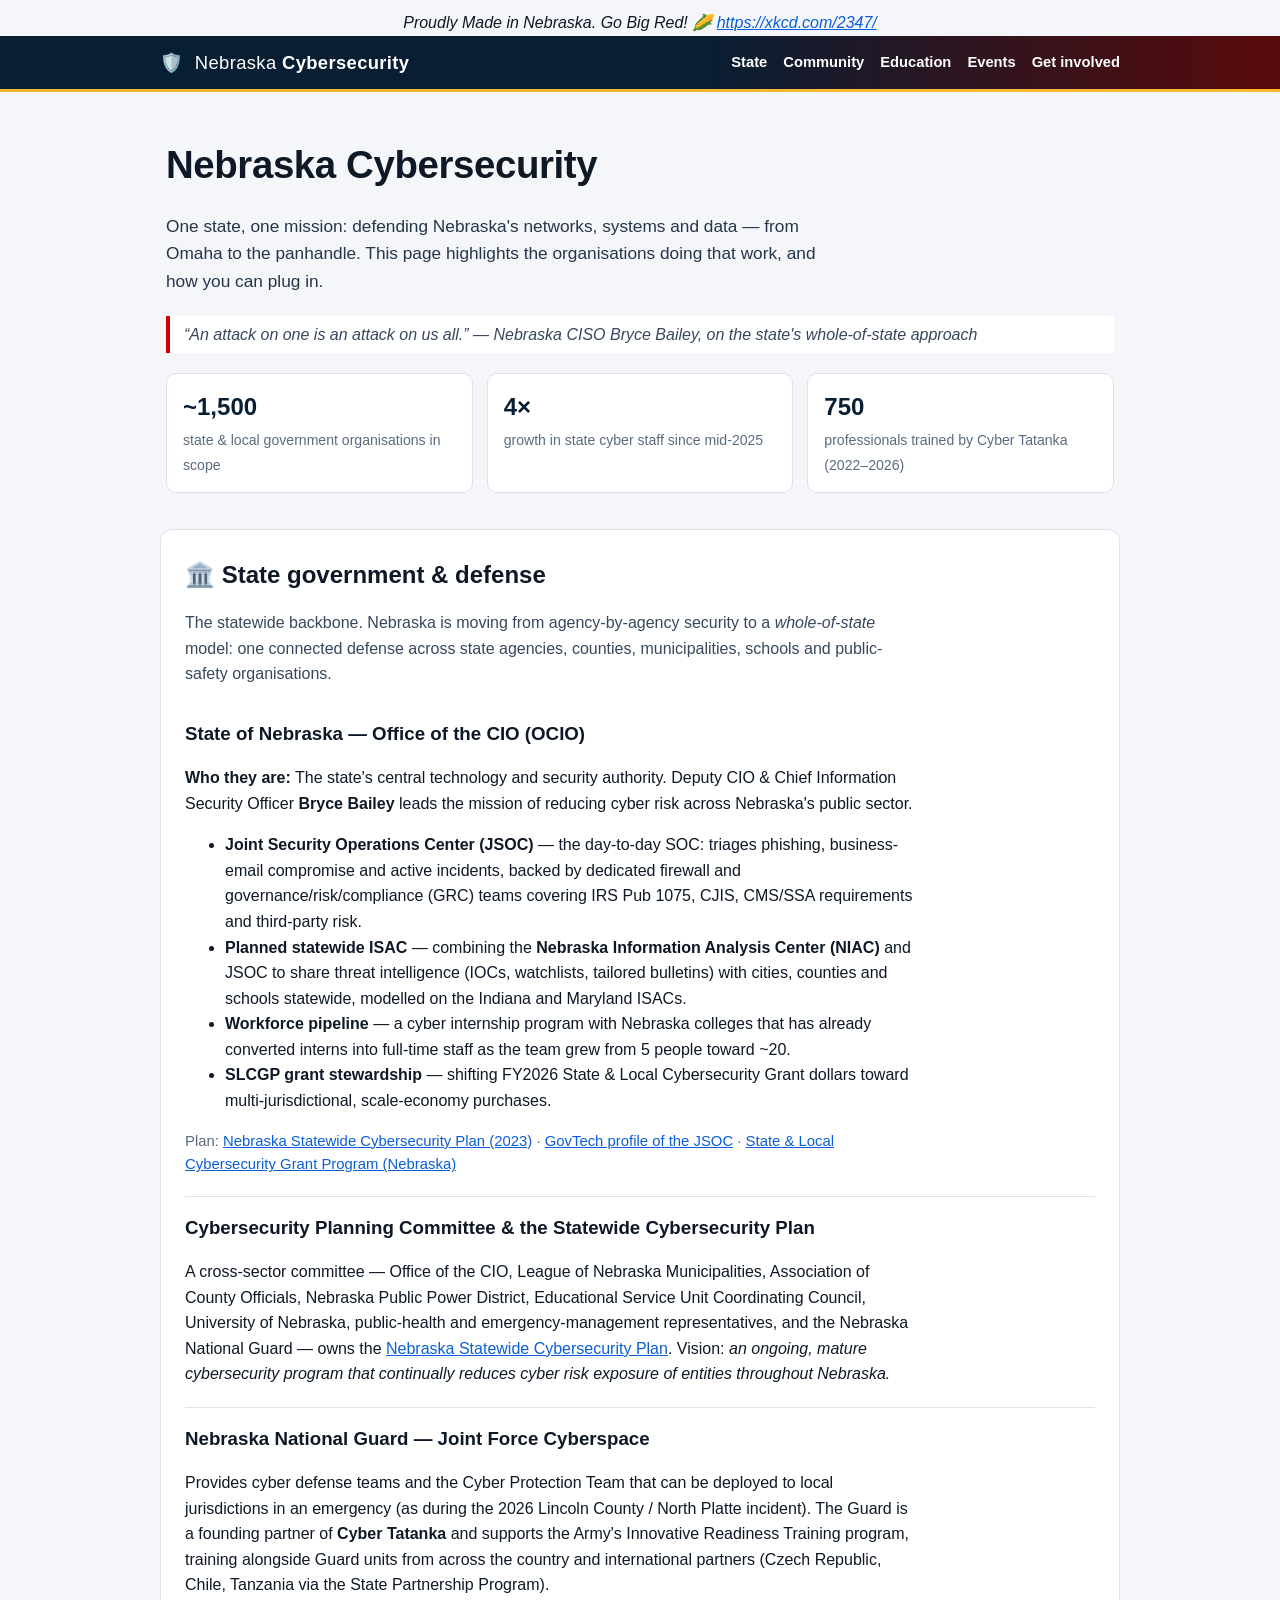
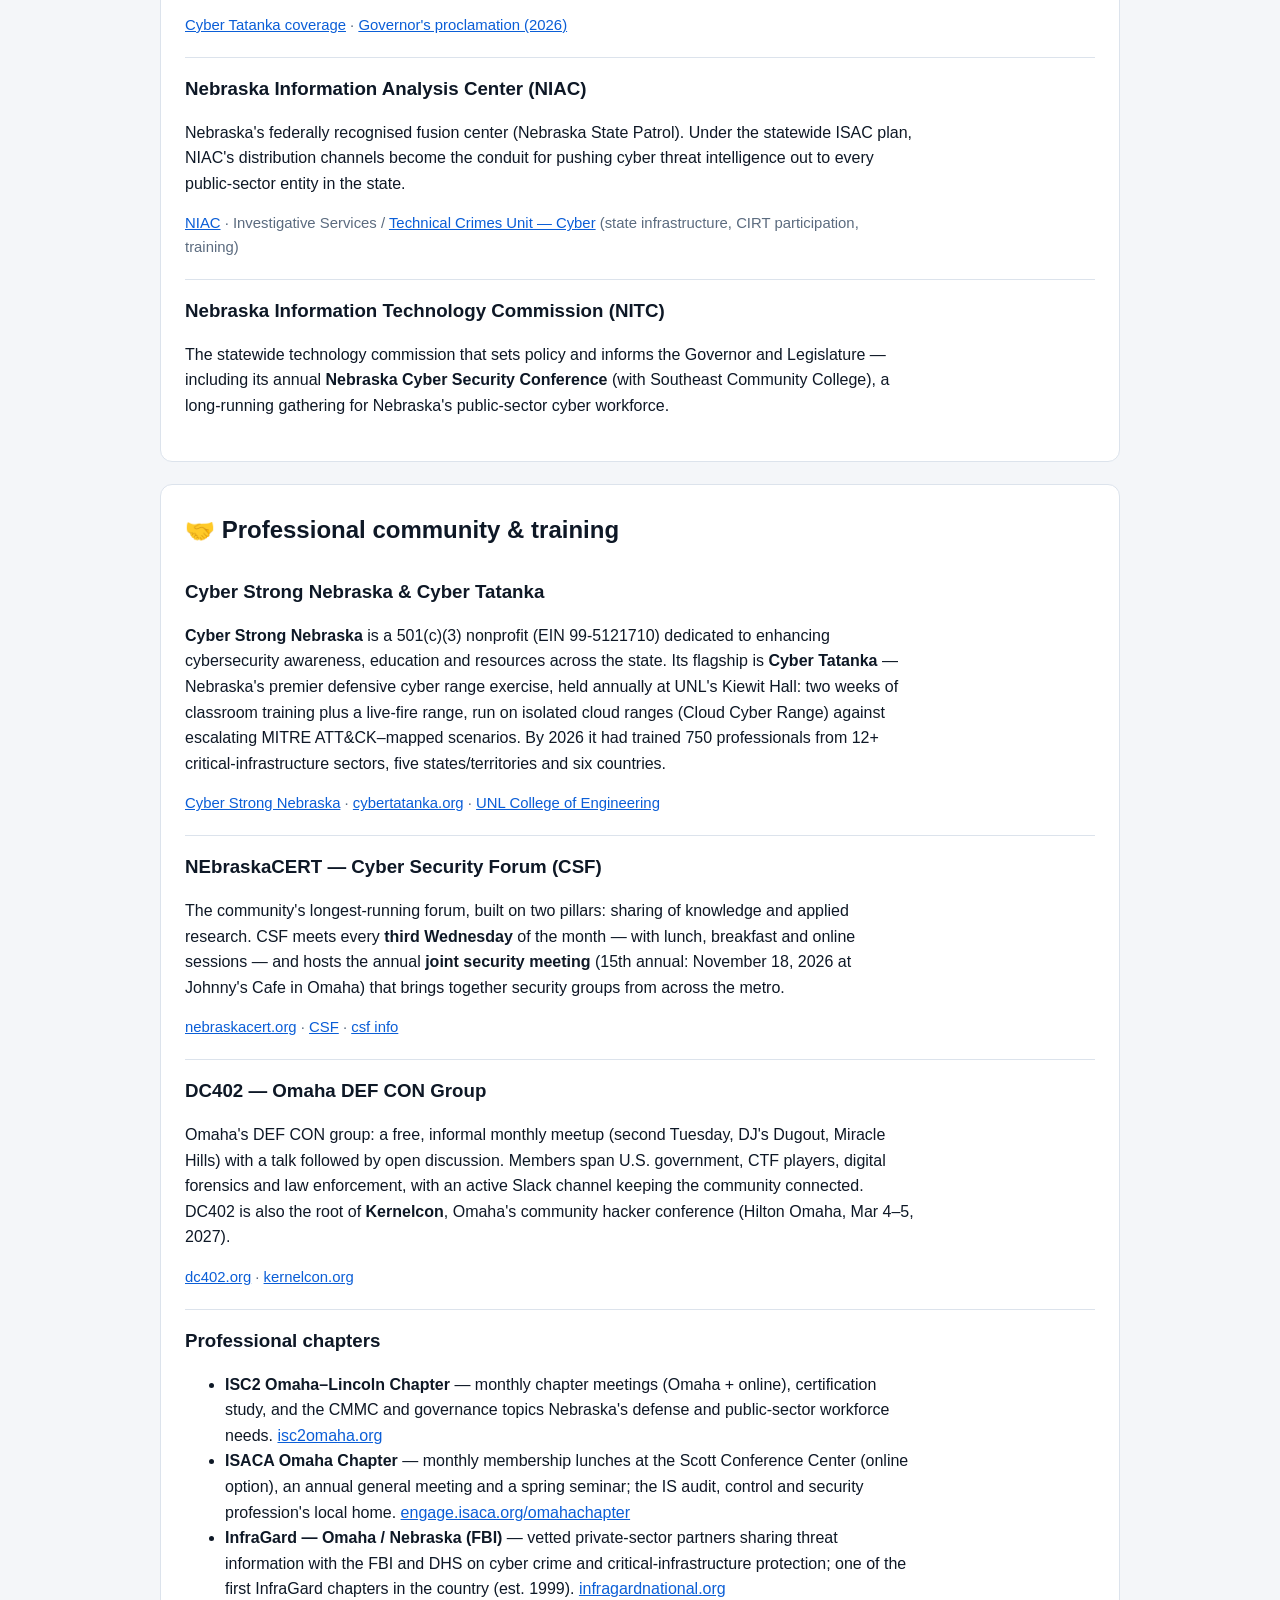
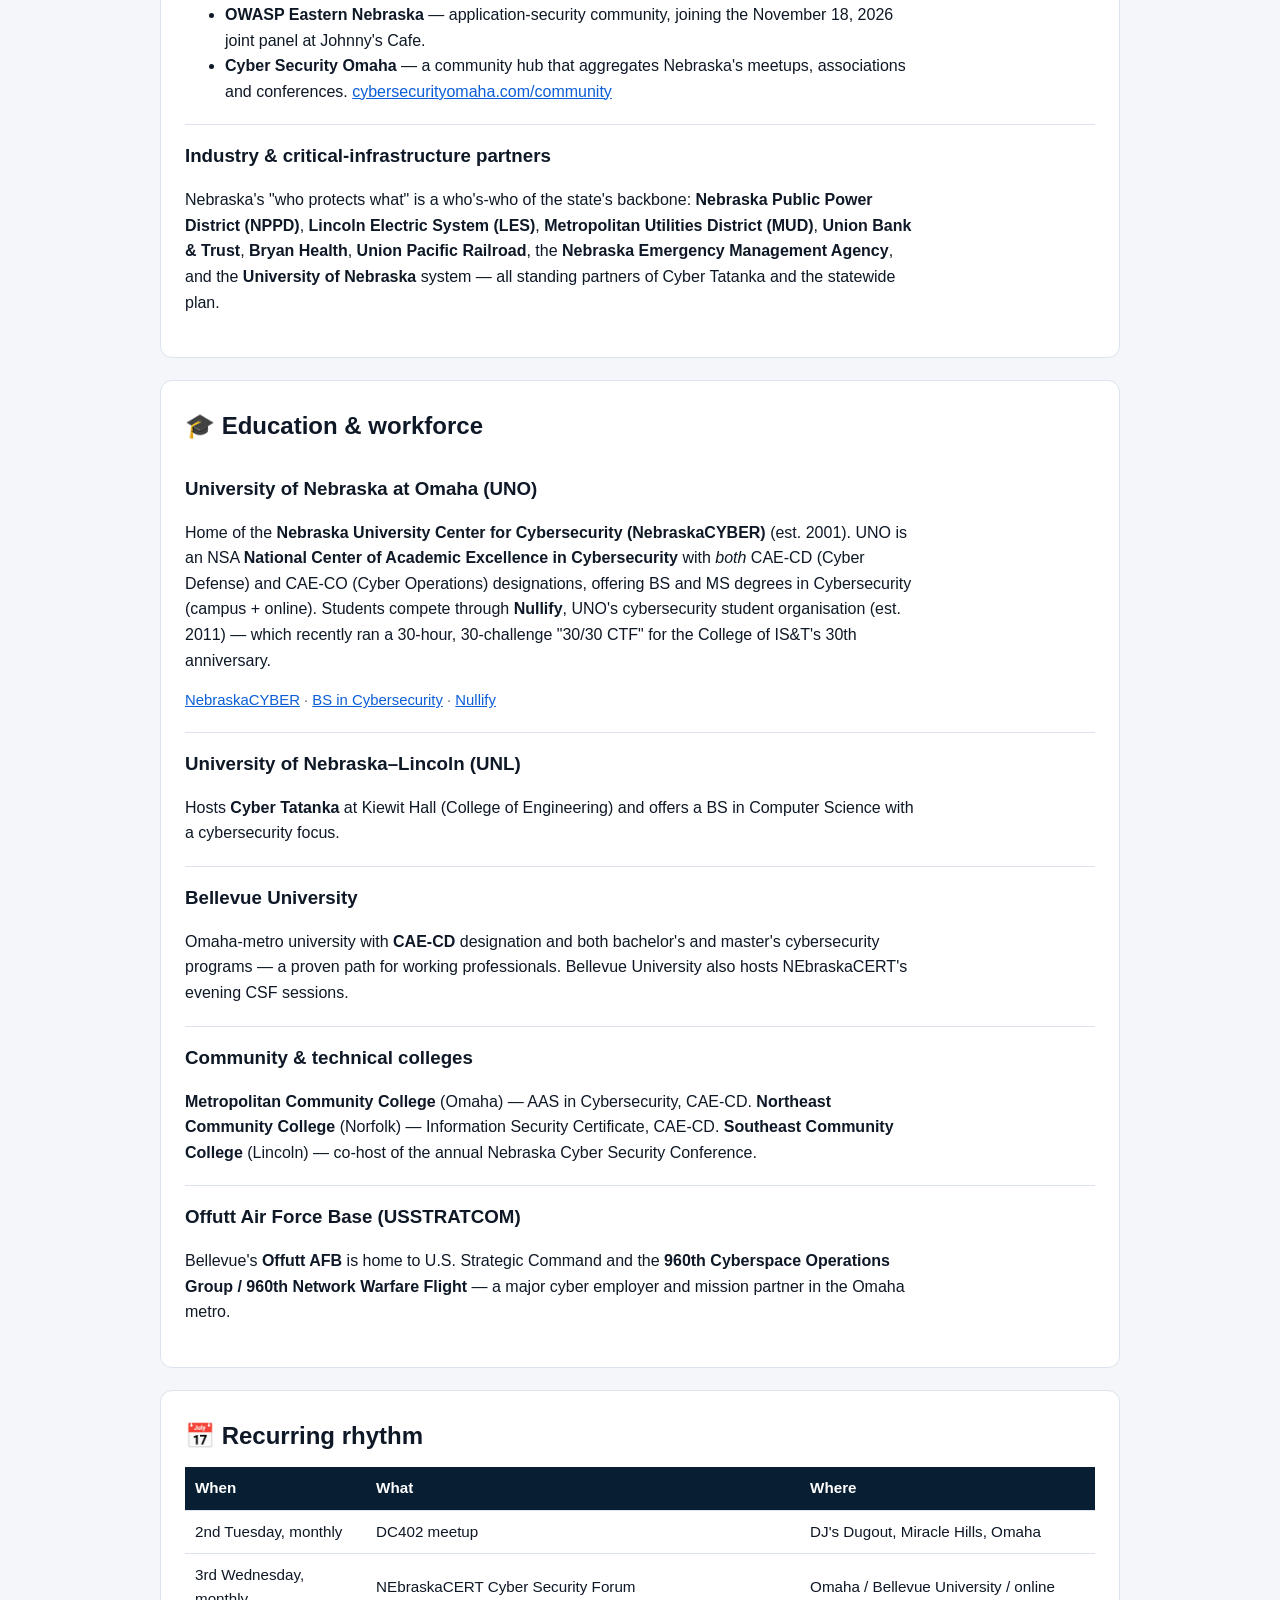
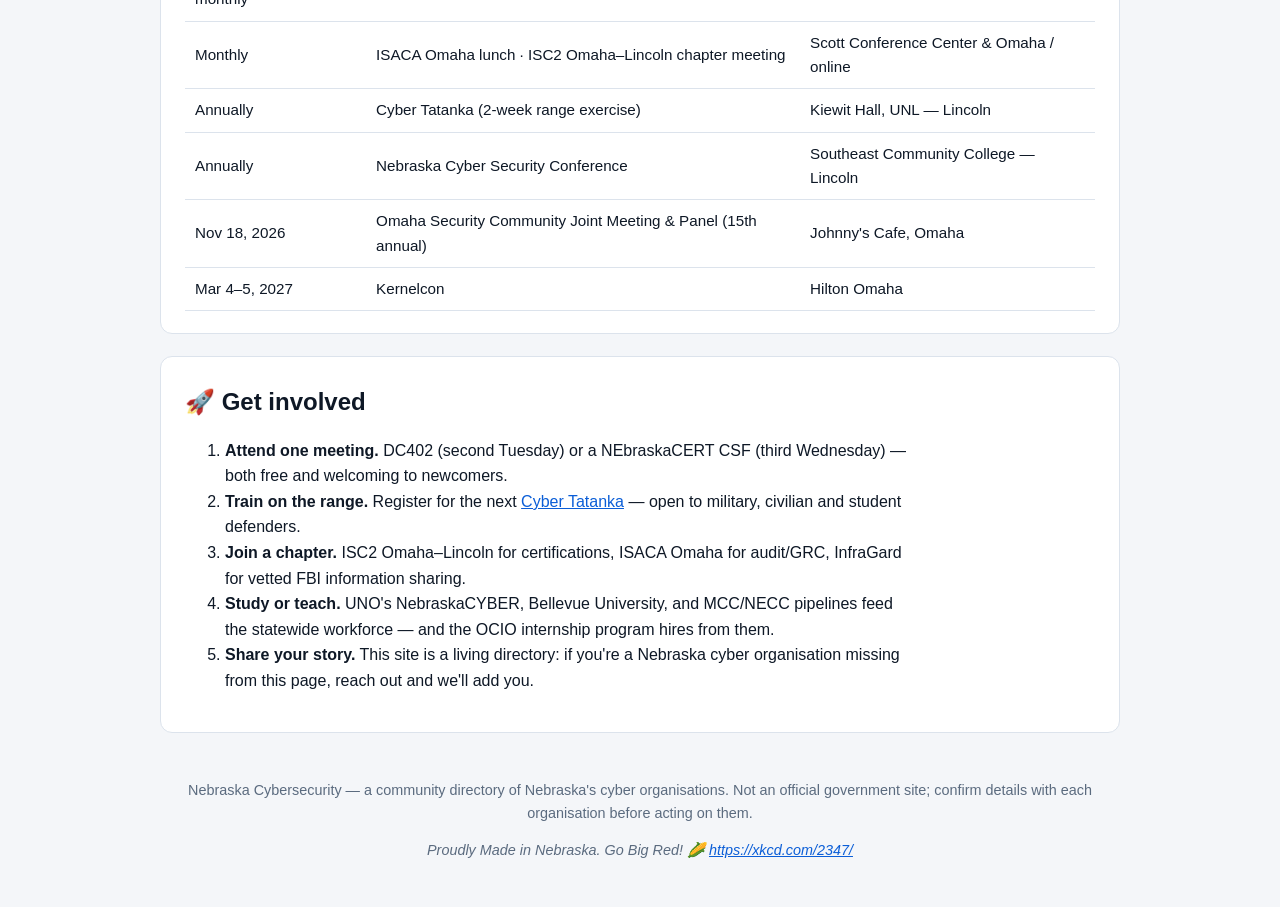
==== index.html @ 0d136d5f "Initial site: Nebraska cyber organizations directory One-pager with state government (OCIO/JSOC, Cyb" ====
<!doctype html>
<html lang="en">
<head>
  <meta charset="utf-8">
  <meta name="viewport" content="width=device-width, initial-scale=1">
  <title>Nebraska Cybersecurity — Cyber organizations across the state</title>
  <meta name="description" content="A guide to the cyber organizations of Nebraska: state government (Office of the CIO, JSOC, Cybersecurity Planning Committee, NIAC, Nebraska National Guard), Cyber Strong Nebraska and Cyber Tatanka, professional communities (NEbraskaCERT, ISC2 Omaha-Lincoln, ISACA Omaha, InfraGard), education (UNO NebraskaCYBER, UNL, Bellevue University), industry partners, and how to get involved.">
  <link rel="stylesheet" href="style.css">
  <link rel="icon" href="data:image/svg+xml,<svg xmlns='http://www.w3.org/2000/svg' viewBox='0 0 100 100'><text y='.9em' font-size='90'>🛡️</text></svg>">
</head>
<body>
<p align="center"><em>Proudly Made in Nebraska. Go Big Red! 🌽 <a href="https://xkcd.com/2347/">https://xkcd.com/2347/</a></em></p>
<header class="site">
  <div class="inner">
    <a class="brand" href="#top"><span class="shield">🛡️</span> Nebraska <strong>Cybersecurity</strong></a>
    <nav>
      <a href="#state">State</a>
      <a href="#community">Community</a>
      <a href="#education">Education</a>
      <a href="#events">Events</a>
      <a href="#get-involved">Get involved</a>
    </nav>
  </div>
</header>

<main id="top" class="inner">
  <section class="hero">
    <h1>Nebraska Cybersecurity</h1>
    <p class="lede">One state, one mission: defending Nebraska's networks, systems and data — from Omaha to the panhandle. This page highlights the organisations doing that work, and how you can plug in.</p>
    <p class="quote">“An attack on one is an attack on us all.” — Nebraska CISO Bryce Bailey, on the state's whole-of-state approach</p>
    <div class="stats">
      <div><strong>~1,500</strong><span>state &amp; local government organisations in scope</span></div>
      <div><strong>4×</strong><span>growth in state cyber staff since mid-2025</span></div>
      <div><strong>750</strong><span>professionals trained by Cyber Tatanka (2022–2026)</span></div>
    </div>
  </section>

  <section id="state" class="panel">
    <h2>🏛️ State government &amp; defense</h2>
    <p>The statewide backbone. Nebraska is moving from agency-by-agency security to a <em>whole-of-state</em> model: one connected defense across state agencies, counties, municipalities, schools and public-safety organisations.</p>
    <article>
      <h3>State of Nebraska — Office of the CIO (OCIO)</h3>
      <p><strong>Who they are:</strong> The state's central technology and security authority. Deputy CIO &amp; Chief Information Security Officer <strong>Bryce Bailey</strong> leads the mission of reducing cyber risk across Nebraska's public sector.</p>
      <ul>
        <li><strong>Joint Security Operations Center (JSOC)</strong> — the day-to-day SOC: triages phishing, business-email compromise and active incidents, backed by dedicated firewall and governance/risk/compliance (GRC) teams covering IRS Pub 1075, CJIS, CMS/SSA requirements and third-party risk.</li>
        <li><strong>Planned statewide ISAC</strong> — combining the <strong>Nebraska Information Analysis Center (NIAC)</strong> and JSOC to share threat intelligence (IOCs, watchlists, tailored bulletins) with cities, counties and schools statewide, modelled on the Indiana and Maryland ISACs.</li>
        <li><strong>Workforce pipeline</strong> — a cyber internship program with Nebraska colleges that has already converted interns into full-time staff as the team grew from 5 people toward ~20.</li>
        <li><strong>SLCGP grant stewardship</strong> — shifting FY2026 State &amp; Local Cybersecurity Grant dollars toward multi-jurisdictional, scale-economy purchases.</li>
      </ul>
      <p class="links">Plan: <a href="https://slcg.nebraska.gov/docs/cybersecurity-plan.pdf">Nebraska Statewide Cybersecurity Plan (2023)</a> · <a href="https://www.govtech.com/security/embracing-whole-of-state-and-growing-talent-from-within">GovTech profile of the JSOC</a> · <a href="https://slcg.nebraska.gov/">State &amp; Local Cybersecurity Grant Program (Nebraska)</a></p>
    </article>
    <article>
      <h3>Cybersecurity Planning Committee &amp; the Statewide Cybersecurity Plan</h3>
      <p>A cross-sector committee — Office of the CIO, League of Nebraska Municipalities, Association of County Officials, Nebraska Public Power District, Educational Service Unit Coordinating Council, University of Nebraska, public-health and emergency-management representatives, and the Nebraska National Guard — owns the <a href="https://slcg.nebraska.gov/docs/cybersecurity-plan.pdf">Nebraska Statewide Cybersecurity Plan</a>. Vision: <em>an ongoing, mature cybersecurity program that continually reduces cyber risk exposure of entities throughout Nebraska.</em></p>
    </article>
    <article>
      <h3>Nebraska National Guard — Joint Force Cyberspace</h3>
      <p>Provides cyber defense teams and the Cyber Protection Team that can be deployed to local jurisdictions in an emergency (as during the 2026 Lincoln County / North Platte incident). The Guard is a founding partner of <strong>Cyber Tatanka</strong> and supports the Army's Innovative Readiness Training program, training alongside Guard units from across the country and international partners (Czech Republic, Chile, Tanzania via the State Partnership Program).</p>
      <p class="links"><a href="https://www.dvidshub.net/news/printable/568330">Cyber Tatanka coverage</a> · <a href="https://governor.nebraska.gov/gov-pillen-signs-emergency-proclamation-following-cyber-security-incident">Governor's proclamation (2026)</a></p>
    </article>
    <article>
      <h3>Nebraska Information Analysis Center (NIAC)</h3>
      <p>Nebraska's federally recognised fusion center (Nebraska State Patrol). Under the statewide ISAC plan, NIAC's distribution channels become the conduit for pushing cyber threat intelligence out to every public-sector entity in the state.</p>
      <p class="links"><a href="https://statepatrol.nebraska.gov/divisions/investigative-services/nebraska-information-analysis-center">NIAC</a> · Investigative Services / <a href="https://statepatrol.nebraska.gov/divisions/investigative-services/technical-crimes-unit/technical-crimes-unit-cyber">Technical Crimes Unit — Cyber</a> (state infrastructure, CIRT participation, training)</p>
    </article>
    <article>
      <h3>Nebraska Information Technology Commission (NITC)</h3>
      <p>The statewide technology commission that sets policy and informs the Governor and Legislature — including its annual <strong>Nebraska Cyber Security Conference</strong> (with Southeast Community College), a long-running gathering for Nebraska's public-sector cyber workforce.</p>
    </article>
  </section>

  <section id="community" class="panel">
    <h2>🤝 Professional community &amp; training</h2>
    <article>
      <h3>Cyber Strong Nebraska &amp; Cyber Tatanka</h3>
      <p><strong>Cyber Strong Nebraska</strong> is a 501(c)(3) nonprofit (EIN 99-5121710) dedicated to enhancing cybersecurity awareness, education and resources across the state. Its flagship is <strong>Cyber Tatanka</strong> — Nebraska's premier defensive cyber range exercise, held annually at UNL's Kiewit Hall: two weeks of classroom training plus a live-fire range, run on isolated cloud ranges (Cloud Cyber Range) against escalating MITRE ATT&amp;CK–mapped scenarios. By 2026 it had trained 750 professionals from 12+ critical-infrastructure sectors, five states/territories and six countries.</p>
      <p class="links"><a href="https://csneb.org/">Cyber Strong Nebraska</a> · <a href="https://cybertatanka.org/">cybertatanka.org</a> · <a href="https://computing.unl.edu/news/college-engineering-hosts-international-cyber-tatanka-cybersecurity-exercise/">UNL College of Engineering</a></p>
    </article>
    <article>
      <h3>NEbraskaCERT — Cyber Security Forum (CSF)</h3>
      <p>The community's longest-running forum, built on two pillars: sharing of knowledge and applied research. CSF meets every <strong>third Wednesday</strong> of the month — with lunch, breakfast and online sessions — and hosts the annual <strong>joint security meeting</strong> (15th annual: November 18, 2026 at Johnny's Cafe in Omaha) that brings together security groups from across the metro.</p>
      <p class="links"><a href="https://www.nebraskacert.org/">nebraskacert.org</a> · <a href="https://www.nebraskacert.org/CSF/">CSF</a> · <a href="https://www.nebraskacert.com/csf">csf info</a></p>
    </article>
    <article>
      <h3>DC402 — Omaha DEF CON Group</h3>
      <p>Omaha's DEF CON group: a free, informal monthly meetup (second Tuesday, DJ's Dugout, Miracle Hills) with a talk followed by open discussion. Members span U.S. government, CTF players, digital forensics and law enforcement, with an active Slack channel keeping the community connected. DC402 is also the root of <strong>Kernelcon</strong>, Omaha's community hacker conference (Hilton Omaha, Mar 4–5, 2027).</p>
      <p class="links"><a href="https://dc402.org/">dc402.org</a> · <a href="https://kernelcon.org/">kernelcon.org</a></p>
    </article>
    <article>
      <h3>Professional chapters</h3>
      <ul>
        <li><strong>ISC2 Omaha–Lincoln Chapter</strong> — monthly chapter meetings (Omaha + online), certification study, and the CMMC and governance topics Nebraska's defense and public-sector workforce needs. <a href="https://isc2omaha.org/">isc2omaha.org</a></li>
        <li><strong>ISACA Omaha Chapter</strong> — monthly membership lunches at the Scott Conference Center (online option), an annual general meeting and a spring seminar; the IS audit, control and security profession's local home. <a href="https://engage.isaca.org/omahachapter/home">engage.isaca.org/omahachapter</a></li>
        <li><strong>InfraGard — Omaha / Nebraska (FBI)</strong> — vetted private-sector partners sharing threat information with the FBI and DHS on cyber crime and critical-infrastructure protection; one of the first InfraGard chapters in the country (est. 1999). <a href="https://www.infragardnational.org/">infragardnational.org</a></li>
        <li><strong>OWASP Eastern Nebraska</strong> — application-security community, joining the November 18, 2026 joint panel at Johnny's Cafe.</li>
        <li><strong>Cyber Security Omaha</strong> — a community hub that aggregates Nebraska's meetups, associations and conferences. <a href="https://cybersecurityomaha.com/community">cybersecurityomaha.com/community</a></li>
      </ul>
    </article>
    <article>
      <h3>Industry &amp; critical-infrastructure partners</h3>
      <p>Nebraska's "who protects what" is a who's-who of the state's backbone: <strong>Nebraska Public Power District (NPPD)</strong>, <strong>Lincoln Electric System (LES)</strong>, <strong>Metropolitan Utilities District (MUD)</strong>, <strong>Union Bank &amp; Trust</strong>, <strong>Bryan Health</strong>, <strong>Union Pacific Railroad</strong>, the <strong>Nebraska Emergency Management Agency</strong>, and the <strong>University of Nebraska</strong> system — all standing partners of Cyber Tatanka and the statewide plan.</p>
    </article>
  </section>

  <section id="education" class="panel">
    <h2>🎓 Education &amp; workforce</h2>
    <article>
      <h3>University of Nebraska at Omaha (UNO)</h3>
      <p>Home of the <strong>Nebraska University Center for Cybersecurity (NebraskaCYBER)</strong> (est. 2001). UNO is an NSA <strong>National Center of Academic Excellence in Cybersecurity</strong> with <em>both</em> CAE-CD (Cyber Defense) and CAE-CO (Cyber Operations) designations, offering BS and MS degrees in Cybersecurity (campus + online). Students compete through <strong>Nullify</strong>, UNO's cybersecurity student organisation (est. 2011) — which recently ran a 30-hour, 30-challenge "30/30 CTF" for the College of IS&amp;T's 30th anniversary.</p>
      <p class="links"><a href="https://www.unomaha.edu/college-of-information-science-and-technology/engagement/centers/nebraska-university-center-for-information-assurance/">NebraskaCYBER</a> · <a href="https://www.unomaha.edu/college-of-information-science-and-technology/school-of-interdisciplinary-informatics/cybr.php">BS in Cybersecurity</a> · <a href="https://www.unomaha.edu/news/2026/11/student-hackers-who-build-community.php">Nullify</a></p>
    </article>
    <article>
      <h3>University of Nebraska–Lincoln (UNL)</h3>
      <p>Hosts <strong>Cyber Tatanka</strong> at Kiewit Hall (College of Engineering) and offers a BS in Computer Science with a cybersecurity focus.</p>
    </article>
    <article>
      <h3>Bellevue University</h3>
      <p>Omaha-metro university with <strong>CAE-CD</strong> designation and both bachelor's and master's cybersecurity programs — a proven path for working professionals. Bellevue University also hosts NEbraskaCERT's evening CSF sessions.</p>
    </article>
    <article>
      <h3>Community &amp; technical colleges</h3>
      <p><strong>Metropolitan Community College</strong> (Omaha) — AAS in Cybersecurity, CAE-CD. <strong>Northeast Community College</strong> (Norfolk) — Information Security Certificate, CAE-CD. <strong>Southeast Community College</strong> (Lincoln) — co-host of the annual Nebraska Cyber Security Conference.</p>
    </article>
    <article>
      <h3>Offutt Air Force Base (USSTRATCOM)</h3>
      <p>Bellevue's <strong>Offutt AFB</strong> is home to U.S. Strategic Command and the <strong>960th Cyberspace Operations Group / 960th Network Warfare Flight</strong> — a major cyber employer and mission partner in the Omaha metro.</p>
    </article>
  </section>

  <section id="events" class="panel">
    <h2>📅 Recurring rhythm</h2>
    <table>
      <thead><tr><th>When</th><th>What</th><th>Where</th></tr></thead>
      <tbody>
        <tr><td>2nd Tuesday, monthly</td><td>DC402 meetup</td><td>DJ's Dugout, Miracle Hills, Omaha</td></tr>
        <tr><td>3rd Wednesday, monthly</td><td>NEbraskaCERT Cyber Security Forum</td><td>Omaha / Bellevue University / online</td></tr>
        <tr><td>Monthly</td><td>ISACA Omaha lunch · ISC2 Omaha–Lincoln chapter meeting</td><td>Scott Conference Center &amp; Omaha / online</td></tr>
        <tr><td>Annually</td><td>Cyber Tatanka (2-week range exercise)</td><td>Kiewit Hall, UNL — Lincoln</td></tr>
        <tr><td>Annually</td><td>Nebraska Cyber Security Conference</td><td>Southeast Community College — Lincoln</td></tr>
        <tr><td>Nov 18, 2026</td><td>Omaha Security Community Joint Meeting &amp; Panel (15th annual)</td><td>Johnny's Cafe, Omaha</td></tr>
        <tr><td>Mar 4–5, 2027</td><td>Kernelcon</td><td>Hilton Omaha</td></tr>
      </tbody>
    </table>
  </section>

  <section id="get-involved" class="panel">
    <h2>🚀 Get involved</h2>
    <ol>
      <li><strong>Attend one meeting.</strong> DC402 (second Tuesday) or a NEbraskaCERT CSF (third Wednesday) — both free and welcoming to newcomers.</li>
      <li><strong>Train on the range.</strong> Register for the next <a href="https://cybertatanka.org/">Cyber Tatanka</a> — open to military, civilian and student defenders.</li>
      <li><strong>Join a chapter.</strong> ISC2 Omaha–Lincoln for certifications, ISACA Omaha for audit/GRC, InfraGard for vetted FBI information sharing.</li>
      <li><strong>Study or teach.</strong> UNO's NebraskaCYBER, Bellevue University, and MCC/NECC pipelines feed the statewide workforce — and the OCIO internship program hires from them.</li>
      <li><strong>Share your story.</strong> This site is a living directory: if you're a Nebraska cyber organisation missing from this page, reach out and we'll add you.</li>
    </ol>
  </section>

  <footer>
    <p>Nebraska Cybersecurity — a community directory of Nebraska's cyber organisations. Not an official government site; confirm details with each organisation before acting on them.</p>
    <p><em>Proudly Made in Nebraska. Go Big Red! 🌽 <a href="https://xkcd.com/2347/">https://xkcd.com/2347/</a></em></p>
  </footer>
</main>
</body>
</html>
---- style.css ----
:root {
  --navy: #081e33;
  --navy-2: #0c2d4a;
  --red: #d00000;
  --gold: #f7b731;
  --ink: #0e1826;
  --paper: #f4f6f9;
  --muted: #5b6b7f;
  --line: #dce3ec;
}
* { box-sizing: border-box; }
body {
  margin: 0;
  font: 16px/1.6 -apple-system, "Segoe UI", Roboto, Helvetica, Arial, sans-serif;
  color: var(--ink);
  background: var(--paper);
}
.inner { max-width: 1000px; margin: 0 auto; padding: 0 20px; }
a { color: #0b5ed7; }
a:hover { text-decoration: underline; }

header.site {
  background: linear-gradient(90deg, var(--navy) 55%, #5a0a0a);
  color: #fff;
  position: sticky; top: 0; z-index: 10;
  border-bottom: 3px solid var(--gold);
}
header.site .inner { display: flex; flex-wrap: wrap; align-items: center; gap: 12px; padding: 12px 20px; }
.brand { color: #fff; text-decoration: none; font-size: 1.15rem; letter-spacing: .02em; }
.brand:hover { text-decoration: none; }
.brand .shield { margin-right: 6px; }
nav { margin-left: auto; display: flex; gap: 16px; flex-wrap: wrap; }
nav a { color: #fff; text-decoration: none; font-weight: 600; font-size: .92rem; }
nav a:hover { color: var(--gold); text-decoration: none; }

.hero { padding: 42px 6px 6px; }
.hero h1 { margin: 0 0 8px; font-size: 2.4rem; letter-spacing: -.01em; }
.lede { font-size: 1.08rem; max-width: 70ch; color: #25354a; }
.quote { border-left: 4px solid var(--red); padding: 6px 14px; margin: 20px 0; font-style: italic; color: #37475d; background: #fff; }
.stats { display: flex; gap: 14px; flex-wrap: wrap; margin: 18px 0 8px; }
.stats > div { background: #fff; border: 1px solid var(--line); border-radius: 10px; padding: 14px 16px; min-width: 190px; flex: 1; }
.stats strong { display: block; font-size: 1.5rem; color: var(--navy); }
.stats span { font-size: .88rem; color: var(--muted); }

.panel { background: #fff; border: 1px solid var(--line); border-radius: 12px; padding: 22px 24px; margin: 22px 0; }
.panel h2 { margin: 4px 0 12px; }
.panel > p { color: #37475d; max-width: 80ch; }
article { border-top: 1px solid var(--line); padding: 14px 0 4px; }
article:first-of-type { border-top: none; }
article h3 { margin: 2px 0 6px; }
article p { max-width: 82ch; }
.links { font-size: .93rem; color: var(--muted); }
ul, ol { max-width: 82ch; }
table { border-collapse: collapse; width: 100%; font-size: .95rem; }
th, td { text-align: left; padding: 9px 10px; border-bottom: 1px solid var(--line); }
thead th { background: var(--navy); color: #fff; }

footer { text-align: center; color: var(--muted); font-size: .9rem; padding: 10px 0 30px; }
@media (max-width: 640px) {
  .hero h1 { font-size: 1.8rem; }
}
p[align="center"] { margin: 10px 0 0; }
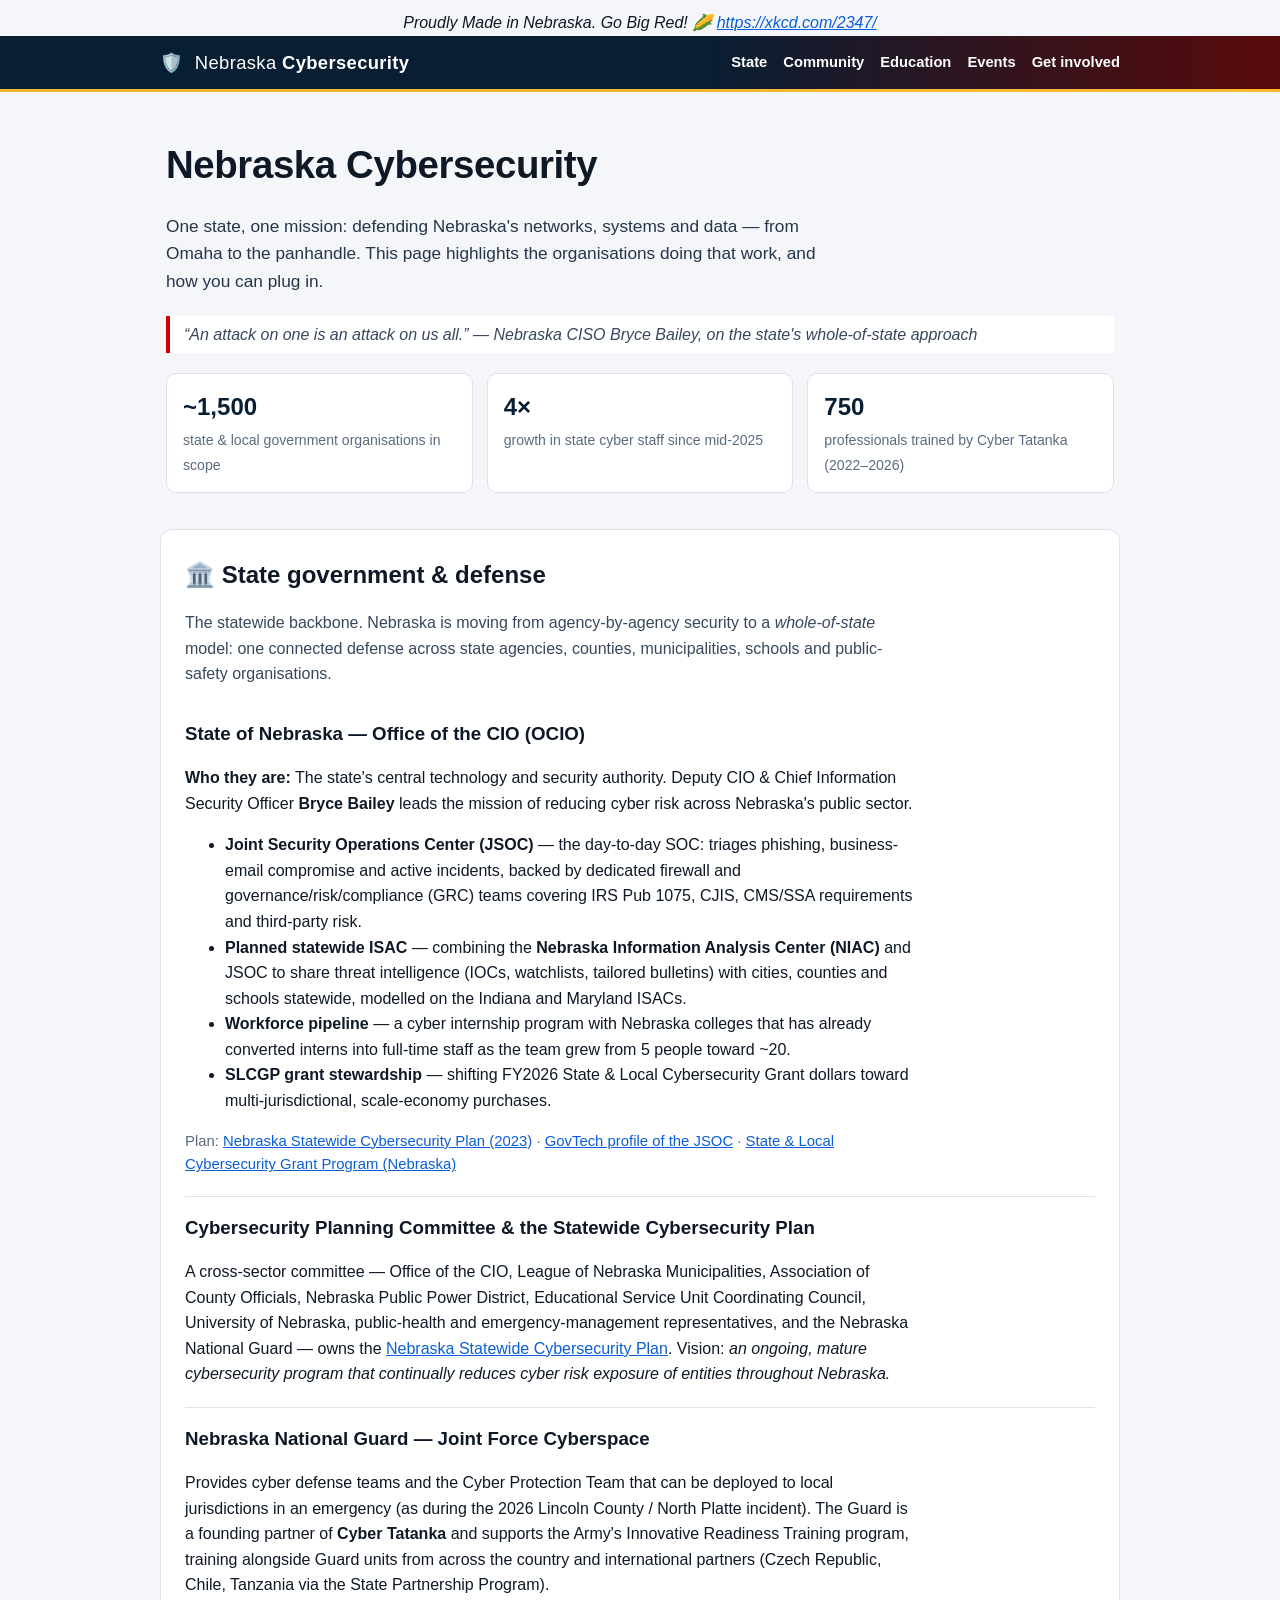
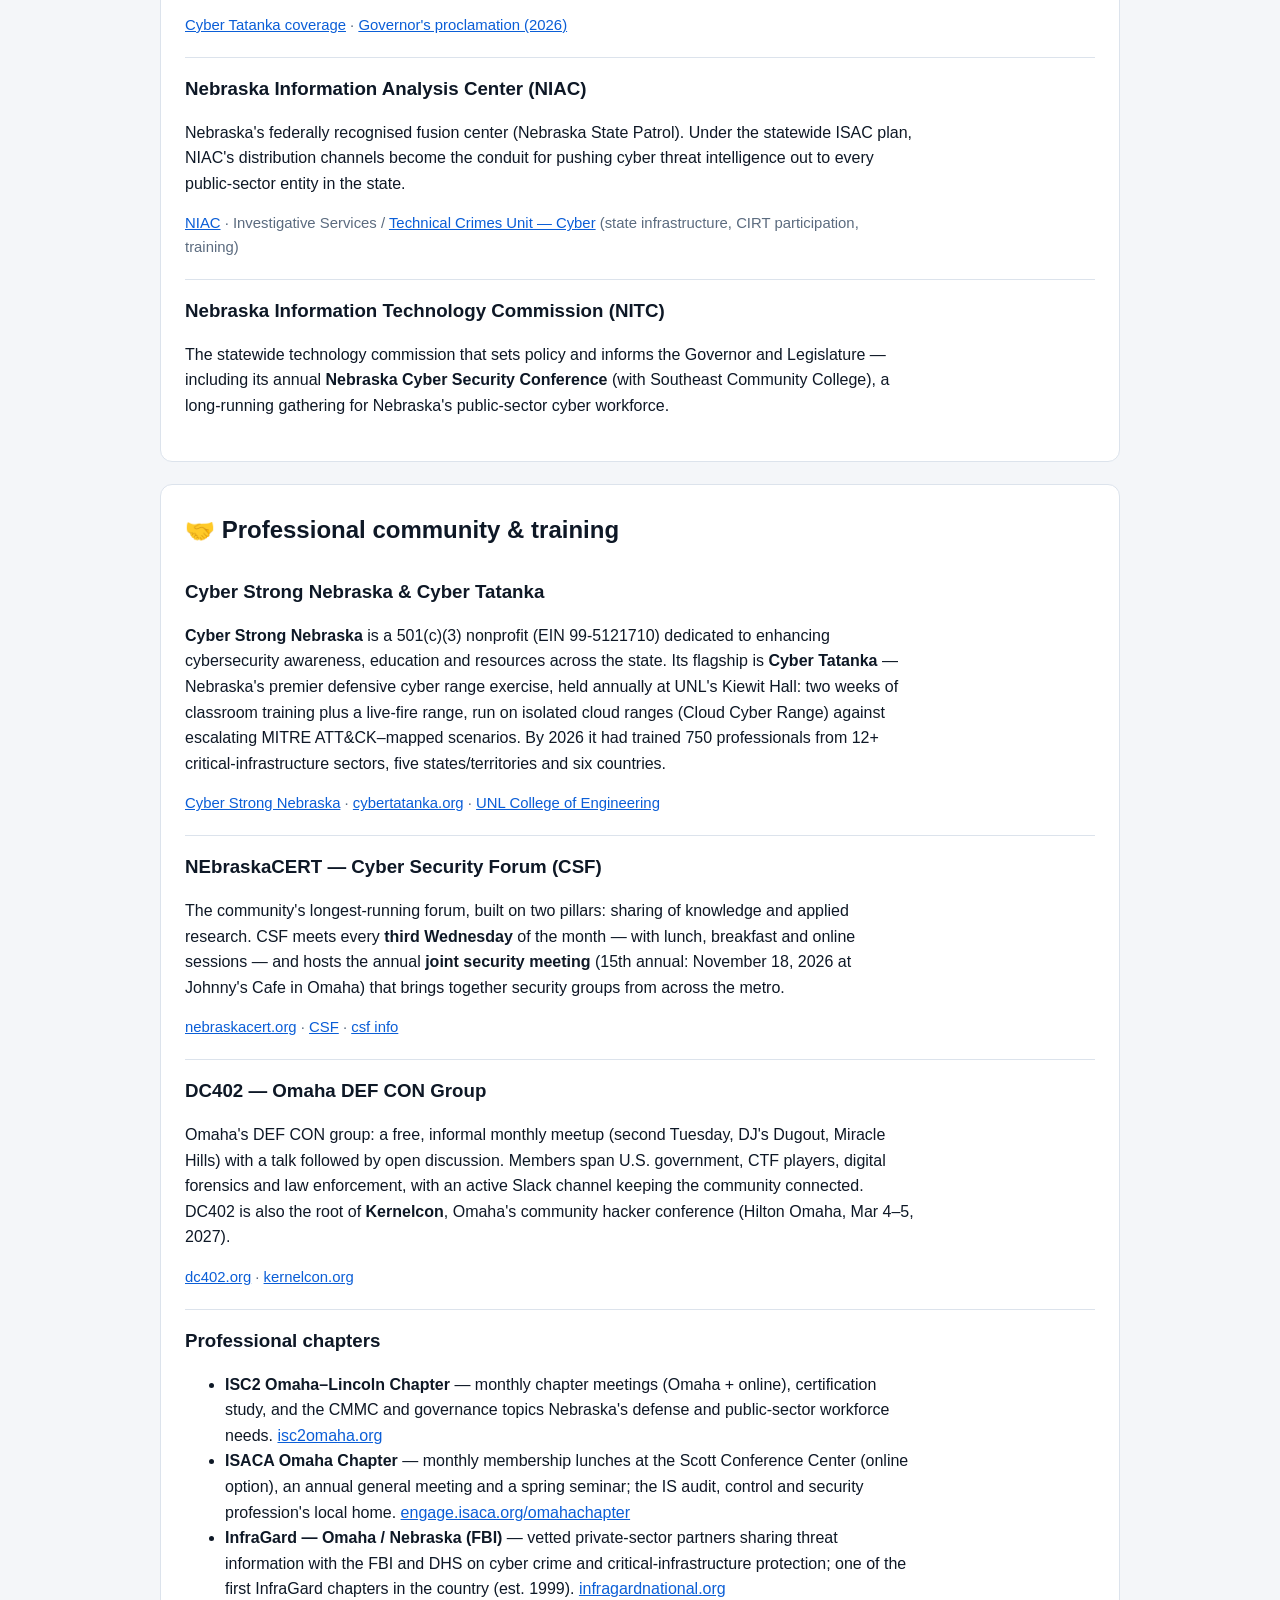
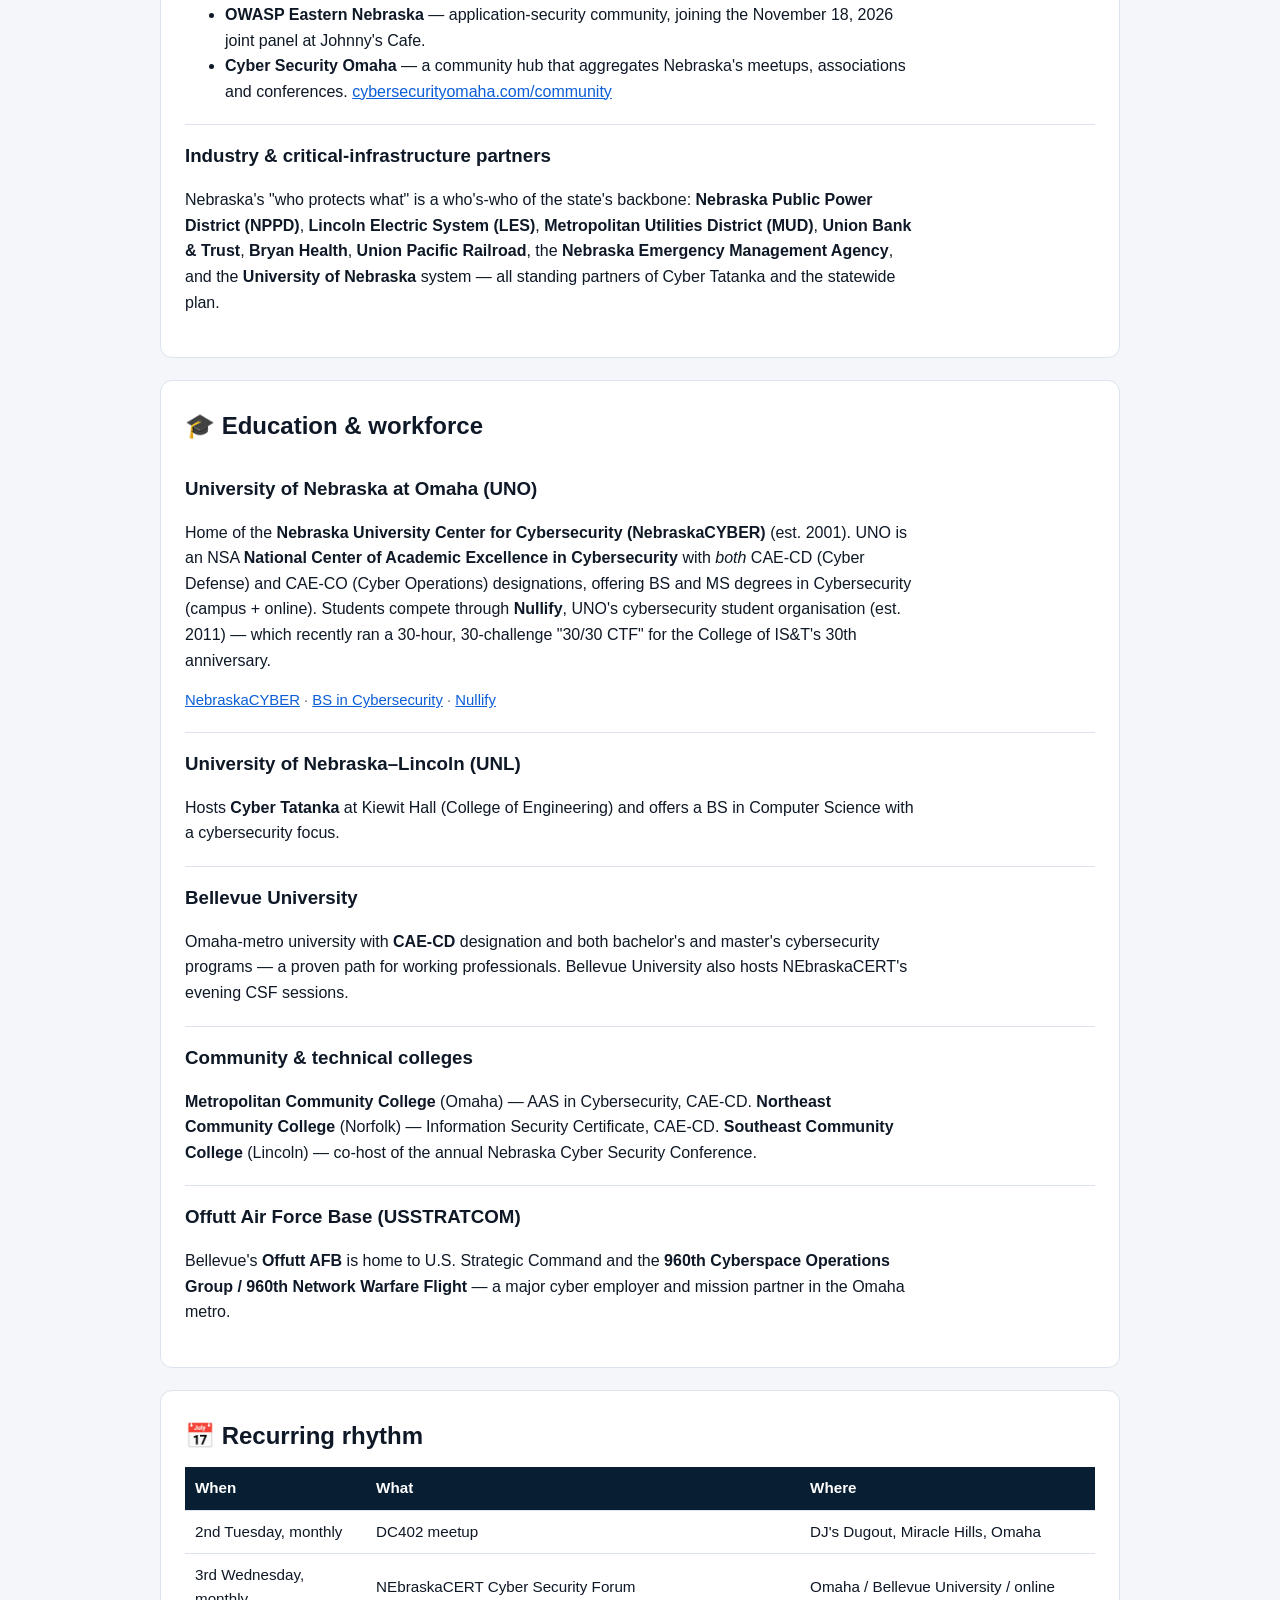
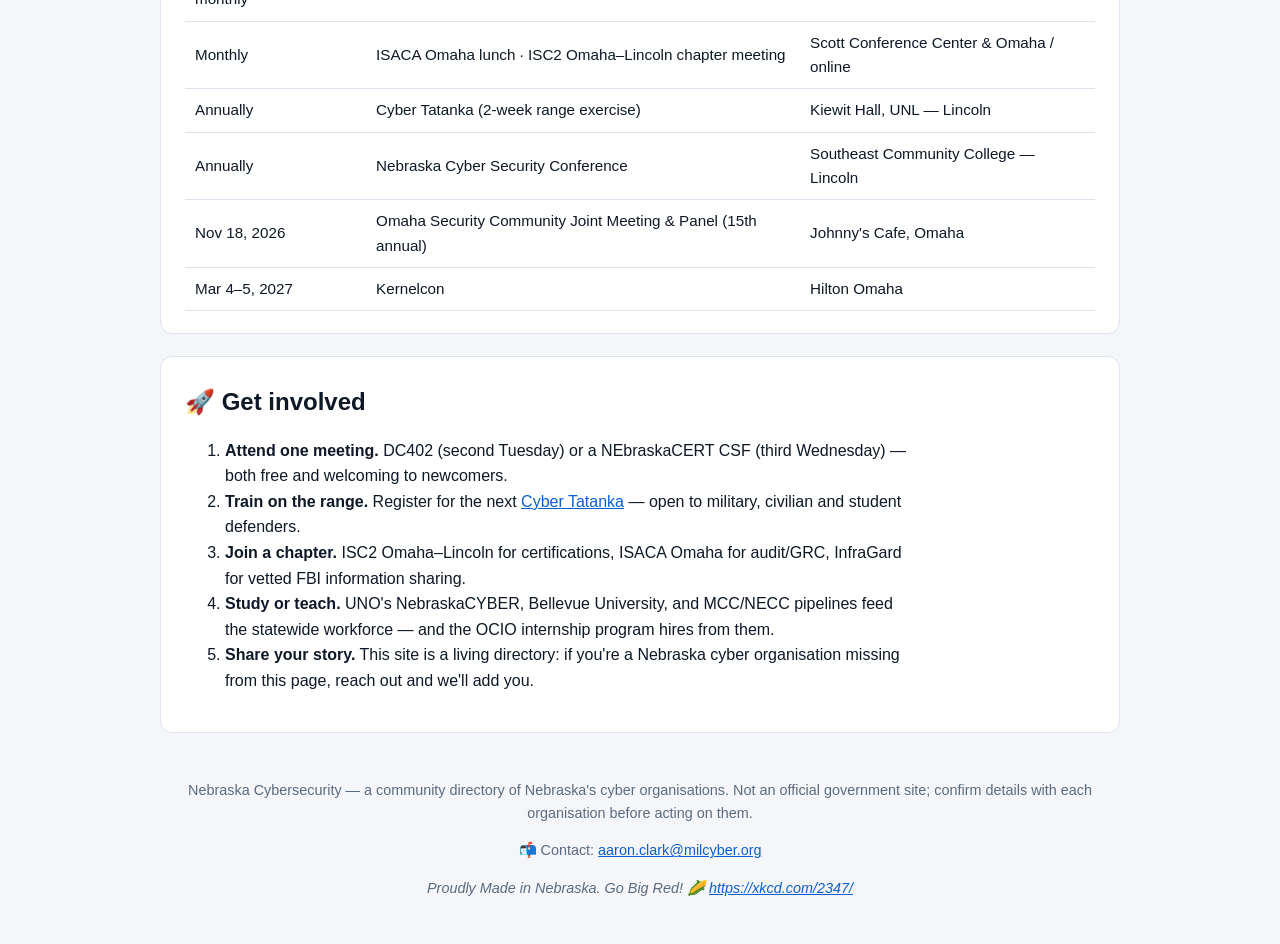
==== commit 14b96ac8: "Add contact email to footer (aaron.clark@milcyber.org) Co-Authored-By: Claude Code <noreply@anthropi" ====
--- a/index.html
+++ b/index.html
@@ -156,6 +156,7 @@
 
   <footer>
     <p>Nebraska Cybersecurity — a community directory of Nebraska's cyber organisations. Not an official government site; confirm details with each organisation before acting on them.</p>
+    <p>📬 Contact: <a href="mailto:aaron.clark@milcyber.org">aaron.clark@milcyber.org</a></p>
     <p><em>Proudly Made in Nebraska. Go Big Red! 🌽 <a href="https://xkcd.com/2347/">https://xkcd.com/2347/</a></em></p>
   </footer>
 </main>
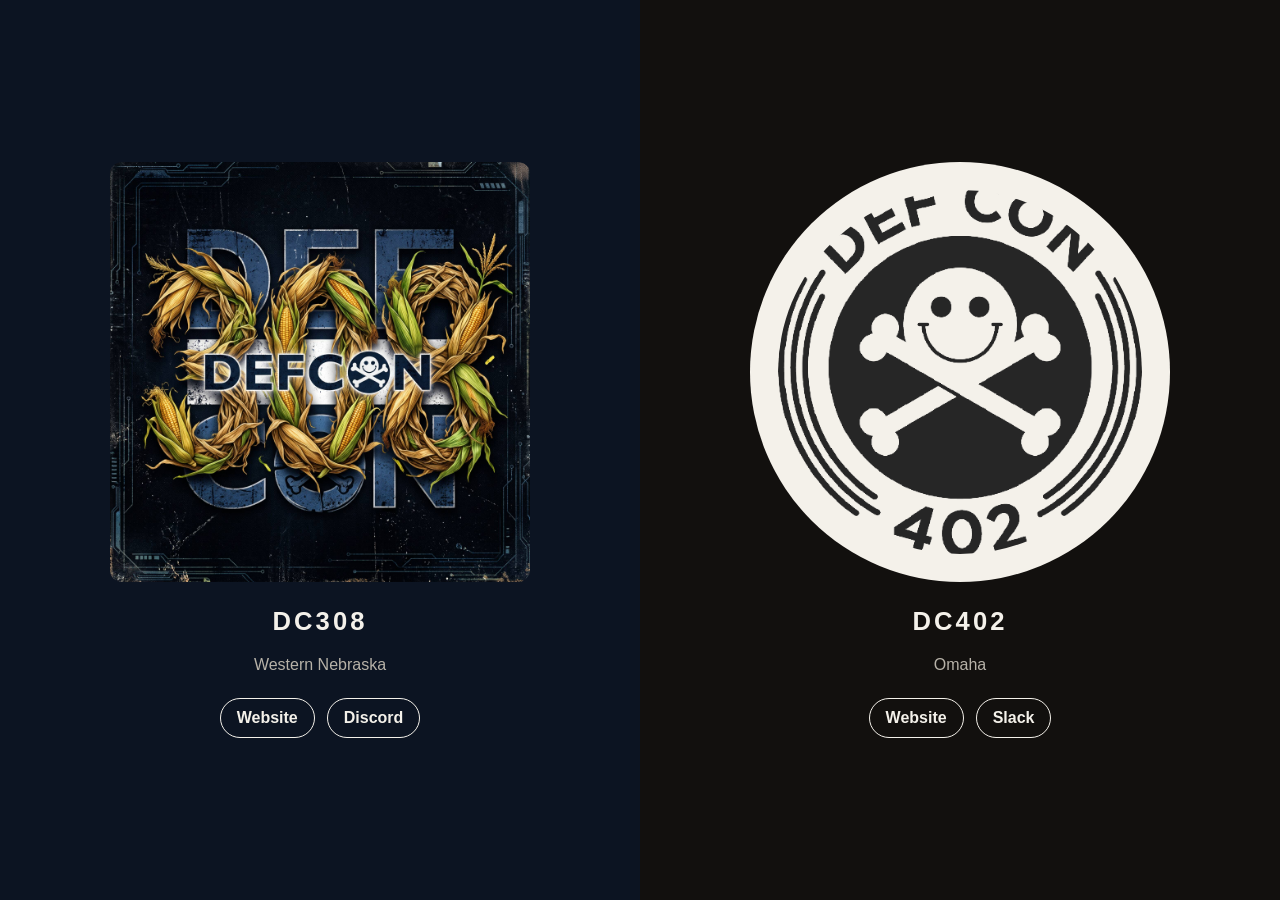
==== commit 916b2d86: "Replace the directory page with DC308 and DC402. The homepage is now the two group logos, each with " ====
--- a/index.html
+++ b/index.html
@@ -3,162 +3,31 @@
 <head>
   <meta charset="utf-8">
   <meta name="viewport" content="width=device-width, initial-scale=1">
-  <title>Nebraska Cybersecurity — Cyber organizations across the state</title>
-  <meta name="description" content="A guide to the cyber organizations of Nebraska: state government (Office of the CIO, JSOC, Cybersecurity Planning Committee, NIAC, Nebraska National Guard), Cyber Strong Nebraska and Cyber Tatanka, professional communities (NEbraskaCERT, ISC2 Omaha-Lincoln, ISACA Omaha, InfraGard), education (UNO NebraskaCYBER, UNL, Bellevue University), industry partners, and how to get involved.">
+  <title>Nebraska Cybersecurity — DC308 and DC402</title>
+  <meta name="description" content="DEF CON groups in Nebraska: DC308 in western Nebraska and DC402 in Omaha.">
   <link rel="stylesheet" href="style.css">
-  <link rel="icon" href="data:image/svg+xml,<svg xmlns='http://www.w3.org/2000/svg' viewBox='0 0 100 100'><text y='.9em' font-size='90'>🛡️</text></svg>">
+  <link rel="icon" href="images/dc402-logo.png">
 </head>
 <body>
-<p align="center"><em>Proudly Made in Nebraska. Go Big Red! 🌽 <a href="https://xkcd.com/2347/">https://xkcd.com/2347/</a></em></p>
-<header class="site">
-  <div class="inner">
-    <a class="brand" href="#top"><span class="shield">🛡️</span> Nebraska <strong>Cybersecurity</strong></a>
-    <nav>
-      <a href="#state">State</a>
-      <a href="#community">Community</a>
-      <a href="#education">Education</a>
-      <a href="#events">Events</a>
-      <a href="#get-involved">Get involved</a>
-    </nav>
-  </div>
-</header>
-
-<main id="top" class="inner">
-  <section class="hero">
-    <h1>Nebraska Cybersecurity</h1>
-    <p class="lede">One state, one mission: defending Nebraska's networks, systems and data — from Omaha to the panhandle. This page highlights the organisations doing that work, and how you can plug in.</p>
-    <p class="quote">“An attack on one is an attack on us all.” — Nebraska CISO Bryce Bailey, on the state's whole-of-state approach</p>
-    <div class="stats">
-      <div><strong>~1,500</strong><span>state &amp; local government organisations in scope</span></div>
-      <div><strong>4×</strong><span>growth in state cyber staff since mid-2025</span></div>
-      <div><strong>750</strong><span>professionals trained by Cyber Tatanka (2022–2026)</span></div>
-    </div>
-  </section>
-
-  <section id="state" class="panel">
-    <h2>🏛️ State government &amp; defense</h2>
-    <p>The statewide backbone. Nebraska is moving from agency-by-agency security to a <em>whole-of-state</em> model: one connected defense across state agencies, counties, municipalities, schools and public-safety organisations.</p>
-    <article>
-      <h3>State of Nebraska — Office of the CIO (OCIO)</h3>
-      <p><strong>Who they are:</strong> The state's central technology and security authority. Deputy CIO &amp; Chief Information Security Officer <strong>Bryce Bailey</strong> leads the mission of reducing cyber risk across Nebraska's public sector.</p>
-      <ul>
-        <li><strong>Joint Security Operations Center (JSOC)</strong> — the day-to-day SOC: triages phishing, business-email compromise and active incidents, backed by dedicated firewall and governance/risk/compliance (GRC) teams covering IRS Pub 1075, CJIS, CMS/SSA requirements and third-party risk.</li>
-        <li><strong>Planned statewide ISAC</strong> — combining the <strong>Nebraska Information Analysis Center (NIAC)</strong> and JSOC to share threat intelligence (IOCs, watchlists, tailored bulletins) with cities, counties and schools statewide, modelled on the Indiana and Maryland ISACs.</li>
-        <li><strong>Workforce pipeline</strong> — a cyber internship program with Nebraska colleges that has already converted interns into full-time staff as the team grew from 5 people toward ~20.</li>
-        <li><strong>SLCGP grant stewardship</strong> — shifting FY2026 State &amp; Local Cybersecurity Grant dollars toward multi-jurisdictional, scale-economy purchases.</li>
-      </ul>
-      <p class="links">Plan: <a href="https://slcg.nebraska.gov/docs/cybersecurity-plan.pdf">Nebraska Statewide Cybersecurity Plan (2023)</a> · <a href="https://www.govtech.com/security/embracing-whole-of-state-and-growing-talent-from-within">GovTech profile of the JSOC</a> · <a href="https://slcg.nebraska.gov/">State &amp; Local Cybersecurity Grant Program (Nebraska)</a></p>
-    </article>
-    <article>
-      <h3>Cybersecurity Planning Committee &amp; the Statewide Cybersecurity Plan</h3>
-      <p>A cross-sector committee — Office of the CIO, League of Nebraska Municipalities, Association of County Officials, Nebraska Public Power District, Educational Service Unit Coordinating Council, University of Nebraska, public-health and emergency-management representatives, and the Nebraska National Guard — owns the <a href="https://slcg.nebraska.gov/docs/cybersecurity-plan.pdf">Nebraska Statewide Cybersecurity Plan</a>. Vision: <em>an ongoing, mature cybersecurity program that continually reduces cyber risk exposure of entities throughout Nebraska.</em></p>
-    </article>
-    <article>
-      <h3>Nebraska National Guard — Joint Force Cyberspace</h3>
-      <p>Provides cyber defense teams and the Cyber Protection Team that can be deployed to local jurisdictions in an emergency (as during the 2026 Lincoln County / North Platte incident). The Guard is a founding partner of <strong>Cyber Tatanka</strong> and supports the Army's Innovative Readiness Training program, training alongside Guard units from across the country and international partners (Czech Republic, Chile, Tanzania via the State Partnership Program).</p>
-      <p class="links"><a href="https://www.dvidshub.net/news/printable/568330">Cyber Tatanka coverage</a> · <a href="https://governor.nebraska.gov/gov-pillen-signs-emergency-proclamation-following-cyber-security-incident">Governor's proclamation (2026)</a></p>
-    </article>
-    <article>
-      <h3>Nebraska Information Analysis Center (NIAC)</h3>
-      <p>Nebraska's federally recognised fusion center (Nebraska State Patrol). Under the statewide ISAC plan, NIAC's distribution channels become the conduit for pushing cyber threat intelligence out to every public-sector entity in the state.</p>
-      <p class="links"><a href="https://statepatrol.nebraska.gov/divisions/investigative-services/nebraska-information-analysis-center">NIAC</a> · Investigative Services / <a href="https://statepatrol.nebraska.gov/divisions/investigative-services/technical-crimes-unit/technical-crimes-unit-cyber">Technical Crimes Unit — Cyber</a> (state infrastructure, CIRT participation, training)</p>
-    </article>
-    <article>
-      <h3>Nebraska Information Technology Commission (NITC)</h3>
-      <p>The statewide technology commission that sets policy and informs the Governor and Legislature — including its annual <strong>Nebraska Cyber Security Conference</strong> (with Southeast Community College), a long-running gathering for Nebraska's public-sector cyber workforce.</p>
-    </article>
-  </section>
-
-  <section id="community" class="panel">
-    <h2>🤝 Professional community &amp; training</h2>
-    <article>
-      <h3>Cyber Strong Nebraska &amp; Cyber Tatanka</h3>
-      <p><strong>Cyber Strong Nebraska</strong> is a 501(c)(3) nonprofit (EIN 99-5121710) dedicated to enhancing cybersecurity awareness, education and resources across the state. Its flagship is <strong>Cyber Tatanka</strong> — Nebraska's premier defensive cyber range exercise, held annually at UNL's Kiewit Hall: two weeks of classroom training plus a live-fire range, run on isolated cloud ranges (Cloud Cyber Range) against escalating MITRE ATT&amp;CK–mapped scenarios. By 2026 it had trained 750 professionals from 12+ critical-infrastructure sectors, five states/territories and six countries.</p>
-      <p class="links"><a href="https://csneb.org/">Cyber Strong Nebraska</a> · <a href="https://cybertatanka.org/">cybertatanka.org</a> · <a href="https://computing.unl.edu/news/college-engineering-hosts-international-cyber-tatanka-cybersecurity-exercise/">UNL College of Engineering</a></p>
-    </article>
-    <article>
-      <h3>NEbraskaCERT — Cyber Security Forum (CSF)</h3>
-      <p>The community's longest-running forum, built on two pillars: sharing of knowledge and applied research. CSF meets every <strong>third Wednesday</strong> of the month — with lunch, breakfast and online sessions — and hosts the annual <strong>joint security meeting</strong> (15th annual: November 18, 2026 at Johnny's Cafe in Omaha) that brings together security groups from across the metro.</p>
-      <p class="links"><a href="https://www.nebraskacert.org/">nebraskacert.org</a> · <a href="https://www.nebraskacert.org/CSF/">CSF</a> · <a href="https://www.nebraskacert.com/csf">csf info</a></p>
-    </article>
-    <article>
-      <h3>DC402 — Omaha DEF CON Group</h3>
-      <p>Omaha's DEF CON group: a free, informal monthly meetup (second Tuesday, DJ's Dugout, Miracle Hills) with a talk followed by open discussion. Members span U.S. government, CTF players, digital forensics and law enforcement, with an active Slack channel keeping the community connected. DC402 is also the root of <strong>Kernelcon</strong>, Omaha's community hacker conference (Hilton Omaha, Mar 4–5, 2027).</p>
-      <p class="links"><a href="https://dc402.org/">dc402.org</a> · <a href="https://kernelcon.org/">kernelcon.org</a></p>
-    </article>
-    <article>
-      <h3>Professional chapters</h3>
-      <ul>
-        <li><strong>ISC2 Omaha–Lincoln Chapter</strong> — monthly chapter meetings (Omaha + online), certification study, and the CMMC and governance topics Nebraska's defense and public-sector workforce needs. <a href="https://isc2omaha.org/">isc2omaha.org</a></li>
-        <li><strong>ISACA Omaha Chapter</strong> — monthly membership lunches at the Scott Conference Center (online option), an annual general meeting and a spring seminar; the IS audit, control and security profession's local home. <a href="https://engage.isaca.org/omahachapter/home">engage.isaca.org/omahachapter</a></li>
-        <li><strong>InfraGard — Omaha / Nebraska (FBI)</strong> — vetted private-sector partners sharing threat information with the FBI and DHS on cyber crime and critical-infrastructure protection; one of the first InfraGard chapters in the country (est. 1999). <a href="https://www.infragardnational.org/">infragardnational.org</a></li>
-        <li><strong>OWASP Eastern Nebraska</strong> — application-security community, joining the November 18, 2026 joint panel at Johnny's Cafe.</li>
-        <li><strong>Cyber Security Omaha</strong> — a community hub that aggregates Nebraska's meetups, associations and conferences. <a href="https://cybersecurityomaha.com/community">cybersecurityomaha.com/community</a></li>
-      </ul>
-    </article>
-    <article>
-      <h3>Industry &amp; critical-infrastructure partners</h3>
-      <p>Nebraska's "who protects what" is a who's-who of the state's backbone: <strong>Nebraska Public Power District (NPPD)</strong>, <strong>Lincoln Electric System (LES)</strong>, <strong>Metropolitan Utilities District (MUD)</strong>, <strong>Union Bank &amp; Trust</strong>, <strong>Bryan Health</strong>, <strong>Union Pacific Railroad</strong>, the <strong>Nebraska Emergency Management Agency</strong>, and the <strong>University of Nebraska</strong> system — all standing partners of Cyber Tatanka and the statewide plan.</p>
-    </article>
-  </section>
-
-  <section id="education" class="panel">
-    <h2>🎓 Education &amp; workforce</h2>
-    <article>
-      <h3>University of Nebraska at Omaha (UNO)</h3>
-      <p>Home of the <strong>Nebraska University Center for Cybersecurity (NebraskaCYBER)</strong> (est. 2001). UNO is an NSA <strong>National Center of Academic Excellence in Cybersecurity</strong> with <em>both</em> CAE-CD (Cyber Defense) and CAE-CO (Cyber Operations) designations, offering BS and MS degrees in Cybersecurity (campus + online). Students compete through <strong>Nullify</strong>, UNO's cybersecurity student organisation (est. 2011) — which recently ran a 30-hour, 30-challenge "30/30 CTF" for the College of IS&amp;T's 30th anniversary.</p>
-      <p class="links"><a href="https://www.unomaha.edu/college-of-information-science-and-technology/engagement/centers/nebraska-university-center-for-information-assurance/">NebraskaCYBER</a> · <a href="https://www.unomaha.edu/college-of-information-science-and-technology/school-of-interdisciplinary-informatics/cybr.php">BS in Cybersecurity</a> · <a href="https://www.unomaha.edu/news/2026/11/student-hackers-who-build-community.php">Nullify</a></p>
-    </article>
-    <article>
-      <h3>University of Nebraska–Lincoln (UNL)</h3>
-      <p>Hosts <strong>Cyber Tatanka</strong> at Kiewit Hall (College of Engineering) and offers a BS in Computer Science with a cybersecurity focus.</p>
-    </article>
-    <article>
-      <h3>Bellevue University</h3>
-      <p>Omaha-metro university with <strong>CAE-CD</strong> designation and both bachelor's and master's cybersecurity programs — a proven path for working professionals. Bellevue University also hosts NEbraskaCERT's evening CSF sessions.</p>
-    </article>
-    <article>
-      <h3>Community &amp; technical colleges</h3>
-      <p><strong>Metropolitan Community College</strong> (Omaha) — AAS in Cybersecurity, CAE-CD. <strong>Northeast Community College</strong> (Norfolk) — Information Security Certificate, CAE-CD. <strong>Southeast Community College</strong> (Lincoln) — co-host of the annual Nebraska Cyber Security Conference.</p>
-    </article>
-    <article>
-      <h3>Offutt Air Force Base (USSTRATCOM)</h3>
-      <p>Bellevue's <strong>Offutt AFB</strong> is home to U.S. Strategic Command and the <strong>960th Cyberspace Operations Group / 960th Network Warfare Flight</strong> — a major cyber employer and mission partner in the Omaha metro.</p>
-    </article>
-  </section>
-
-  <section id="events" class="panel">
-    <h2>📅 Recurring rhythm</h2>
-    <table>
-      <thead><tr><th>When</th><th>What</th><th>Where</th></tr></thead>
-      <tbody>
-        <tr><td>2nd Tuesday, monthly</td><td>DC402 meetup</td><td>DJ's Dugout, Miracle Hills, Omaha</td></tr>
-        <tr><td>3rd Wednesday, monthly</td><td>NEbraskaCERT Cyber Security Forum</td><td>Omaha / Bellevue University / online</td></tr>
-        <tr><td>Monthly</td><td>ISACA Omaha lunch · ISC2 Omaha–Lincoln chapter meeting</td><td>Scott Conference Center &amp; Omaha / online</td></tr>
-        <tr><td>Annually</td><td>Cyber Tatanka (2-week range exercise)</td><td>Kiewit Hall, UNL — Lincoln</td></tr>
-        <tr><td>Annually</td><td>Nebraska Cyber Security Conference</td><td>Southeast Community College — Lincoln</td></tr>
-        <tr><td>Nov 18, 2026</td><td>Omaha Security Community Joint Meeting &amp; Panel (15th annual)</td><td>Johnny's Cafe, Omaha</td></tr>
-        <tr><td>Mar 4–5, 2027</td><td>Kernelcon</td><td>Hilton Omaha</td></tr>
-      </tbody>
-    </table>
-  </section>
-
-  <section id="get-involved" class="panel">
-    <h2>🚀 Get involved</h2>
-    <ol>
-      <li><strong>Attend one meeting.</strong> DC402 (second Tuesday) or a NEbraskaCERT CSF (third Wednesday) — both free and welcoming to newcomers.</li>
-      <li><strong>Train on the range.</strong> Register for the next <a href="https://cybertatanka.org/">Cyber Tatanka</a> — open to military, civilian and student defenders.</li>
-      <li><strong>Join a chapter.</strong> ISC2 Omaha–Lincoln for certifications, ISACA Omaha for audit/GRC, InfraGard for vetted FBI information sharing.</li>
-      <li><strong>Study or teach.</strong> UNO's NebraskaCYBER, Bellevue University, and MCC/NECC pipelines feed the statewide workforce — and the OCIO internship program hires from them.</li>
-      <li><strong>Share your story.</strong> This site is a living directory: if you're a Nebraska cyber organisation missing from this page, reach out and we'll add you.</li>
-    </ol>
-  </section>
-
-  <footer>
-    <p>Nebraska Cybersecurity — a community directory of Nebraska's cyber organisations. Not an official government site; confirm details with each organisation before acting on them.</p>
-    <p>📬 Contact: <a href="mailto:aaron.clark@milcyber.org">aaron.clark@milcyber.org</a></p>
-    <p><em>Proudly Made in Nebraska. Go Big Red! 🌽 <a href="https://xkcd.com/2347/">https://xkcd.com/2347/</a></em></p>
-  </footer>
-</main>
+  <main>
+    <section class="group">
+      <img src="images/dc308-logo.jpeg" alt="DEF CON 308">
+      <h1>DC308</h1>
+      <p>Western Nebraska</p>
+      <nav>
+        <a href="https://www.dc308.com/">Website</a>
+        <a href="mailto:toor@dc308.com">Discord</a>
+      </nav>
+    </section>
+    <section class="group">
+      <img src="images/dc402-logo.png" alt="DEF CON 402">
+      <h1>DC402</h1>
+      <p>Omaha</p>
+      <nav>
+        <a href="https://dc402.org/">Website</a>
+        <a href="mailto:info@dc402.org">Slack</a>
+      </nav>
+    </section>
+  </main>
 </body>
 </html>
--- a/style.css
+++ b/style.css
@@ -1,62 +1,49 @@
-:root {
-  --navy: #081e33;
-  --navy-2: #0c2d4a;
-  --red: #d00000;
-  --gold: #f7b731;
-  --ink: #0e1826;
-  --paper: #f4f6f9;
-  --muted: #5b6b7f;
-  --line: #dce3ec;
+* { box-sizing: border-box; }
+html, body { height: 100%; margin: 0; }
+body {
+  background: #070b12;
+  color: #f4f1ea;
+  font: 16px/1.4 "Segoe UI", Helvetica, Arial, sans-serif;
 }
-* { box-sizing: border-box; }
-body {
-  margin: 0;
-  font: 16px/1.6 -apple-system, "Segoe UI", Roboto, Helvetica, Arial, sans-serif;
-  color: var(--ink);
-  background: var(--paper);
+main {
+  min-height: 100%;
+  display: grid;
+  grid-template-columns: 1fr 1fr;
 }
-.inner { max-width: 1000px; margin: 0 auto; padding: 0 20px; }
-a { color: #0b5ed7; }
-a:hover { text-decoration: underline; }
-
-header.site {
-  background: linear-gradient(90deg, var(--navy) 55%, #5a0a0a);
-  color: #fff;
-  position: sticky; top: 0; z-index: 10;
-  border-bottom: 3px solid var(--gold);
+.group {
+  display: flex;
+  flex-direction: column;
+  align-items: center;
+  justify-content: center;
+  gap: 14px;
+  padding: 40px 24px;
+  text-align: center;
 }
-header.site .inner { display: flex; flex-wrap: wrap; align-items: center; gap: 12px; padding: 12px 20px; }
-.brand { color: #fff; text-decoration: none; font-size: 1.15rem; letter-spacing: .02em; }
-.brand:hover { text-decoration: none; }
-.brand .shield { margin-right: 6px; }
-nav { margin-left: auto; display: flex; gap: 16px; flex-wrap: wrap; }
-nav a { color: #fff; text-decoration: none; font-weight: 600; font-size: .92rem; }
-nav a:hover { color: var(--gold); text-decoration: none; }
-
-.hero { padding: 42px 6px 6px; }
-.hero h1 { margin: 0 0 8px; font-size: 2.4rem; letter-spacing: -.01em; }
-.lede { font-size: 1.08rem; max-width: 70ch; color: #25354a; }
-.quote { border-left: 4px solid var(--red); padding: 6px 14px; margin: 20px 0; font-style: italic; color: #37475d; background: #fff; }
-.stats { display: flex; gap: 14px; flex-wrap: wrap; margin: 18px 0 8px; }
-.stats > div { background: #fff; border: 1px solid var(--line); border-radius: 10px; padding: 14px 16px; min-width: 190px; flex: 1; }
-.stats strong { display: block; font-size: 1.5rem; color: var(--navy); }
-.stats span { font-size: .88rem; color: var(--muted); }
-
-.panel { background: #fff; border: 1px solid var(--line); border-radius: 12px; padding: 22px 24px; margin: 22px 0; }
-.panel h2 { margin: 4px 0 12px; }
-.panel > p { color: #37475d; max-width: 80ch; }
-article { border-top: 1px solid var(--line); padding: 14px 0 4px; }
-article:first-of-type { border-top: none; }
-article h3 { margin: 2px 0 6px; }
-article p { max-width: 82ch; }
-.links { font-size: .93rem; color: var(--muted); }
-ul, ol { max-width: 82ch; }
-table { border-collapse: collapse; width: 100%; font-size: .95rem; }
-th, td { text-align: left; padding: 9px 10px; border-bottom: 1px solid var(--line); }
-thead th { background: var(--navy); color: #fff; }
-
-footer { text-align: center; color: var(--muted); font-size: .9rem; padding: 10px 0 30px; }
-@media (max-width: 640px) {
-  .hero h1 { font-size: 1.8rem; }
+.group:first-child { background: #0c1422; }
+.group:last-child { background: #12100e; }
+img {
+  width: min(420px, 78%);
+  height: auto;
+  border-radius: 12px;
 }
-p[align="center"] { margin: 10px 0 0; }
+.group:last-child img {
+  background: #f4f1ea;
+  padding: 28px;
+  border-radius: 50%;
+}
+h1 { margin: 8px 0 0; letter-spacing: 0.12em; font-size: 1.6rem; }
+p { margin: 0; color: #b7b2a8; }
+nav { display: flex; gap: 12px; margin-top: 8px; }
+a {
+  color: #f4f1ea;
+  text-decoration: none;
+  border: 1px solid #f4f1ea;
+  border-radius: 999px;
+  padding: 8px 16px;
+  font-weight: 600;
+}
+a:hover { background: #f4f1ea; color: #070b12; }
+@media (max-width: 720px) {
+  main { grid-template-columns: 1fr; }
+  .group { min-height: 100vh; }
+}
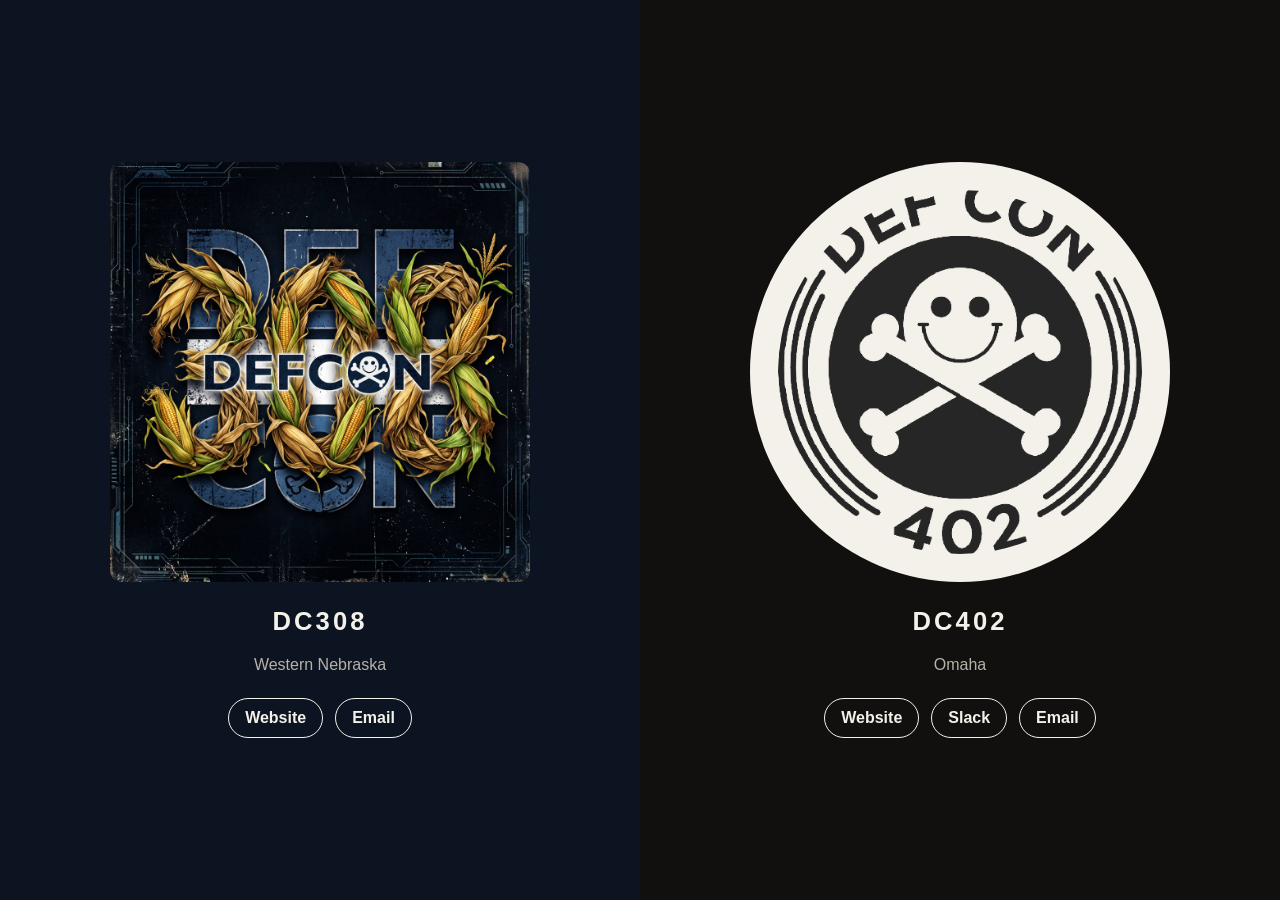
==== commit be1520d3: "Split chat links from email. DC402 Slack opens the workspace. Email is its own button on both groups" ====
--- a/index.html
+++ b/index.html
@@ -16,7 +16,7 @@
       <p>Western Nebraska</p>
       <nav>
         <a href="https://www.dc308.com/">Website</a>
-        <a href="mailto:toor@dc308.com">Discord</a>
+        <a href="mailto:toor@dc308.com">Email</a>
       </nav>
     </section>
     <section class="group">
@@ -25,7 +25,8 @@
       <p>Omaha</p>
       <nav>
         <a href="https://dc402.org/">Website</a>
-        <a href="mailto:info@dc402.org">Slack</a>
+        <a href="https://dc402.slack.com/">Slack</a>
+        <a href="mailto:info@dc402.org">Email</a>
       </nav>
     </section>
   </main>
--- a/style.css
+++ b/style.css
@@ -33,7 +33,7 @@
 }
 h1 { margin: 8px 0 0; letter-spacing: 0.12em; font-size: 1.6rem; }
 p { margin: 0; color: #b7b2a8; }
-nav { display: flex; gap: 12px; margin-top: 8px; }
+nav { display: flex; flex-wrap: wrap; justify-content: center; gap: 12px; margin-top: 8px; }
 a {
   color: #f4f1ea;
   text-decoration: none;
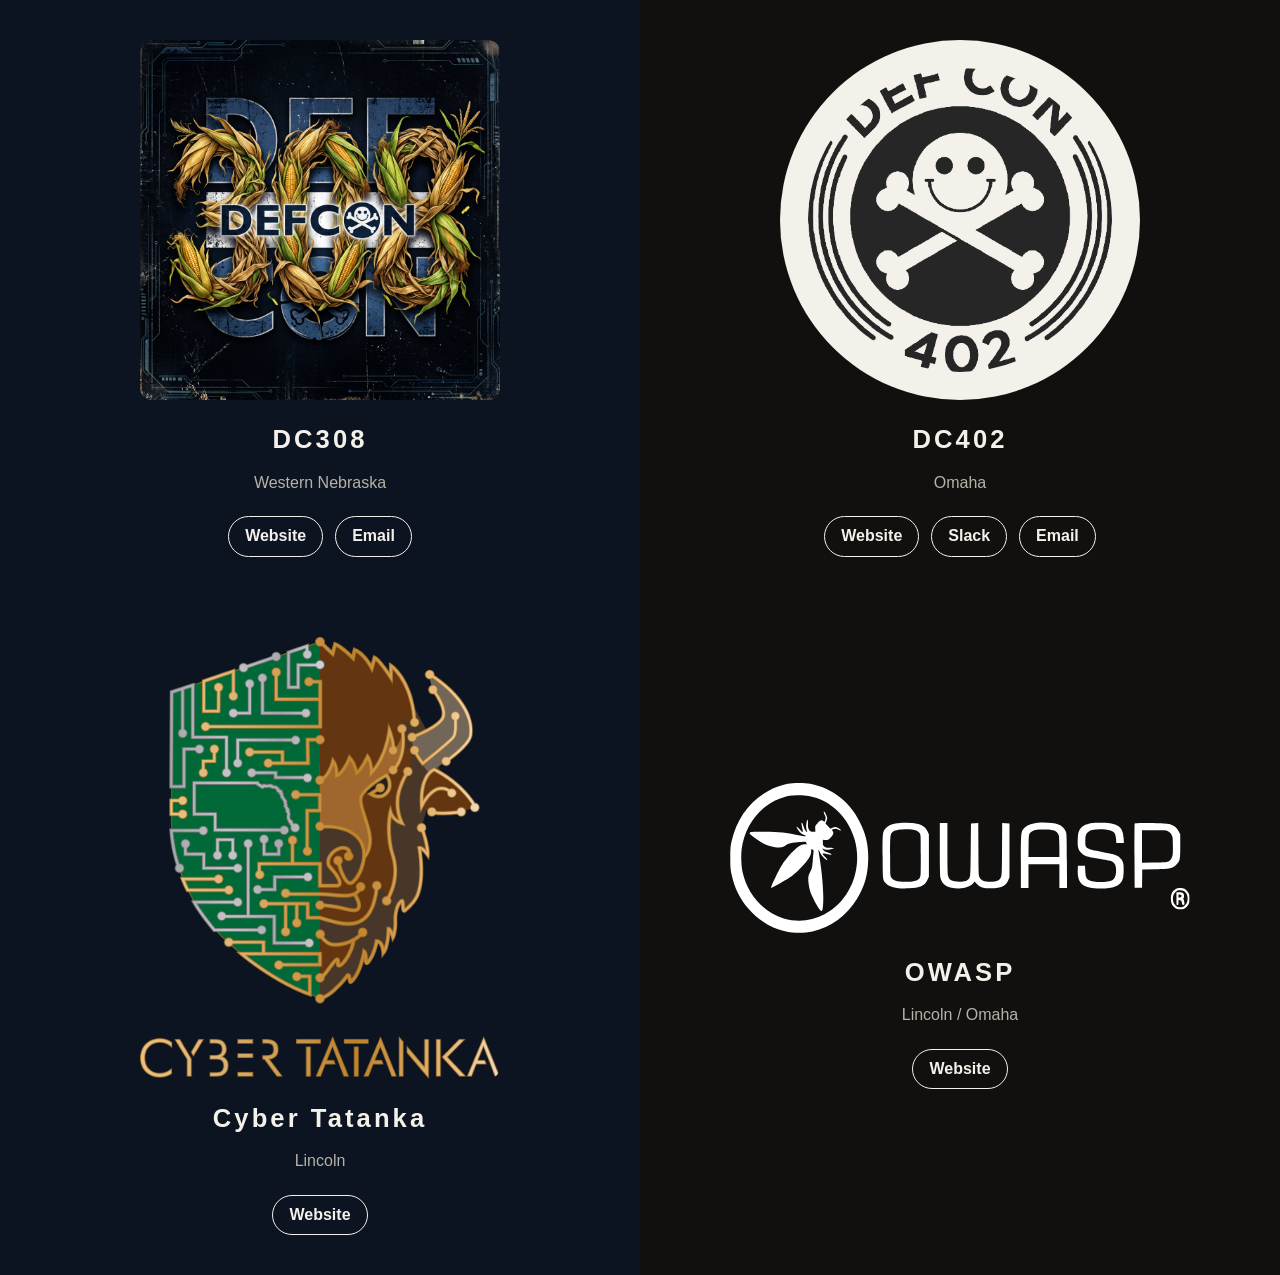
==== commit 4c014d0a: "Add a second row for Cyber Tatanka and OWASP. Left column links to Cyber Tatanka. Right column links" ====
--- a/index.html
+++ b/index.html
@@ -3,14 +3,14 @@
 <head>
   <meta charset="utf-8">
   <meta name="viewport" content="width=device-width, initial-scale=1">
-  <title>Nebraska Cybersecurity — DC308 and DC402</title>
-  <meta name="description" content="DEF CON groups in Nebraska: DC308 in western Nebraska and DC402 in Omaha.">
+  <title>Nebraska Cybersecurity — DC308, DC402, Cyber Tatanka, OWASP</title>
+  <meta name="description" content="Nebraska cyber groups: DC308, DC402, Cyber Tatanka, and OWASP Lincoln and Omaha.">
   <link rel="stylesheet" href="style.css">
   <link rel="icon" href="images/dc402-logo.png">
 </head>
 <body>
   <main>
-    <section class="group">
+    <section class="group left">
       <img src="images/dc308-logo.jpeg" alt="DEF CON 308">
       <h1>DC308</h1>
       <p>Western Nebraska</p>
@@ -19,8 +19,8 @@
         <a href="mailto:toor@dc308.com">Email</a>
       </nav>
     </section>
-    <section class="group">
-      <img src="images/dc402-logo.png" alt="DEF CON 402">
+    <section class="group right">
+      <img class="stamp" src="images/dc402-logo.png" alt="DEF CON 402">
       <h1>DC402</h1>
       <p>Omaha</p>
       <nav>
@@ -29,6 +29,22 @@
         <a href="mailto:info@dc402.org">Email</a>
       </nav>
     </section>
+    <section class="group left">
+      <img src="images/cyber-tatanka-logo.png" alt="Cyber Tatanka">
+      <h1>Cyber Tatanka</h1>
+      <p>Lincoln</p>
+      <nav>
+        <a href="https://cybertatanka.org/">Website</a>
+      </nav>
+    </section>
+    <section class="group right">
+      <img class="wordmark" src="images/owasp-logo.svg" alt="OWASP">
+      <h1>OWASP</h1>
+      <p>Lincoln / Omaha</p>
+      <nav>
+        <a href="https://owasp.org/chapters/eastern-nebraska">Website</a>
+      </nav>
+    </section>
   </main>
 </body>
 </html>
--- a/style.css
+++ b/style.css
@@ -19,17 +19,21 @@
   padding: 40px 24px;
   text-align: center;
 }
-.group:first-child { background: #0c1422; }
-.group:last-child { background: #12100e; }
+.left { background: #0c1422; }
+.right { background: #12100e; }
 img {
-  width: min(420px, 78%);
+  width: min(360px, 78%);
   height: auto;
   border-radius: 12px;
 }
-.group:last-child img {
+img.stamp {
   background: #f4f1ea;
   padding: 28px;
   border-radius: 50%;
+}
+img.wordmark {
+  width: min(460px, 86%);
+  border-radius: 0;
 }
 h1 { margin: 8px 0 0; letter-spacing: 0.12em; font-size: 1.6rem; }
 p { margin: 0; color: #b7b2a8; }
@@ -45,5 +49,5 @@
 a:hover { background: #f4f1ea; color: #070b12; }
 @media (max-width: 720px) {
   main { grid-template-columns: 1fr; }
-  .group { min-height: 100vh; }
+  .group { min-height: 70vh; }
 }
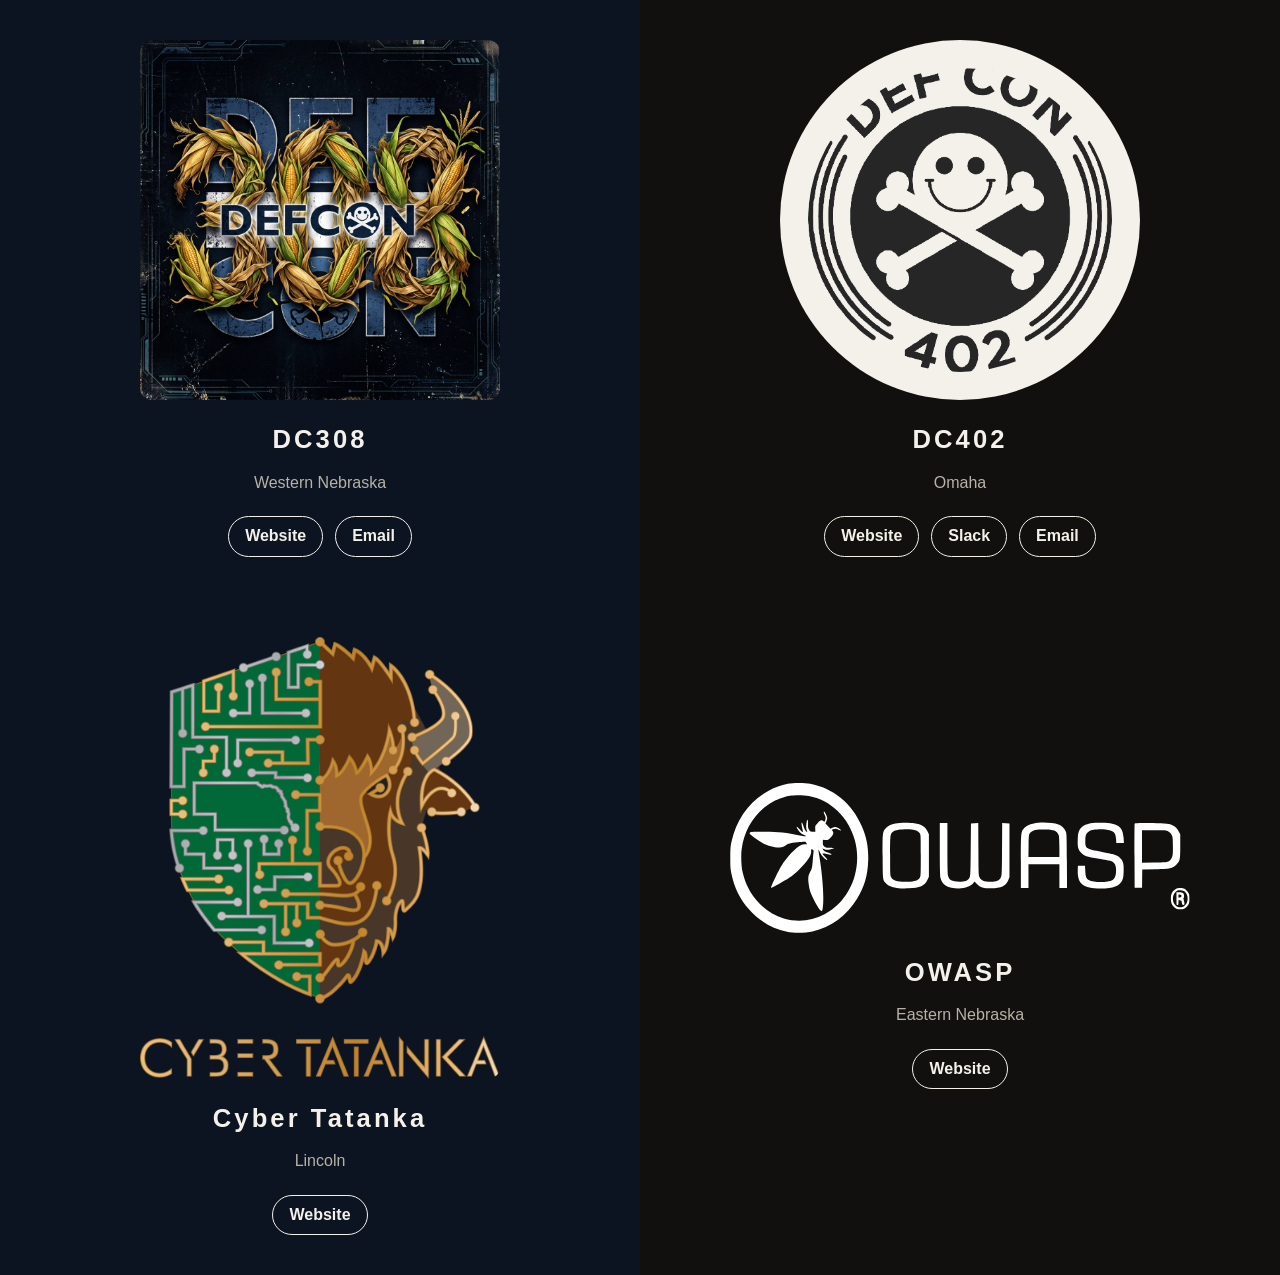
==== commit a41c7e7b: "Update OWASP subtitle to Eastern Nebraska" ====
--- a/index.html
+++ b/index.html
@@ -40,7 +40,7 @@
     <section class="group right">
       <img class="wordmark" src="images/owasp-logo.svg" alt="OWASP">
       <h1>OWASP</h1>
-      <p>Lincoln / Omaha</p>
+      <p>Eastern Nebraska</p>
       <nav>
         <a href="https://owasp.org/chapters/eastern-nebraska">Website</a>
       </nav>
